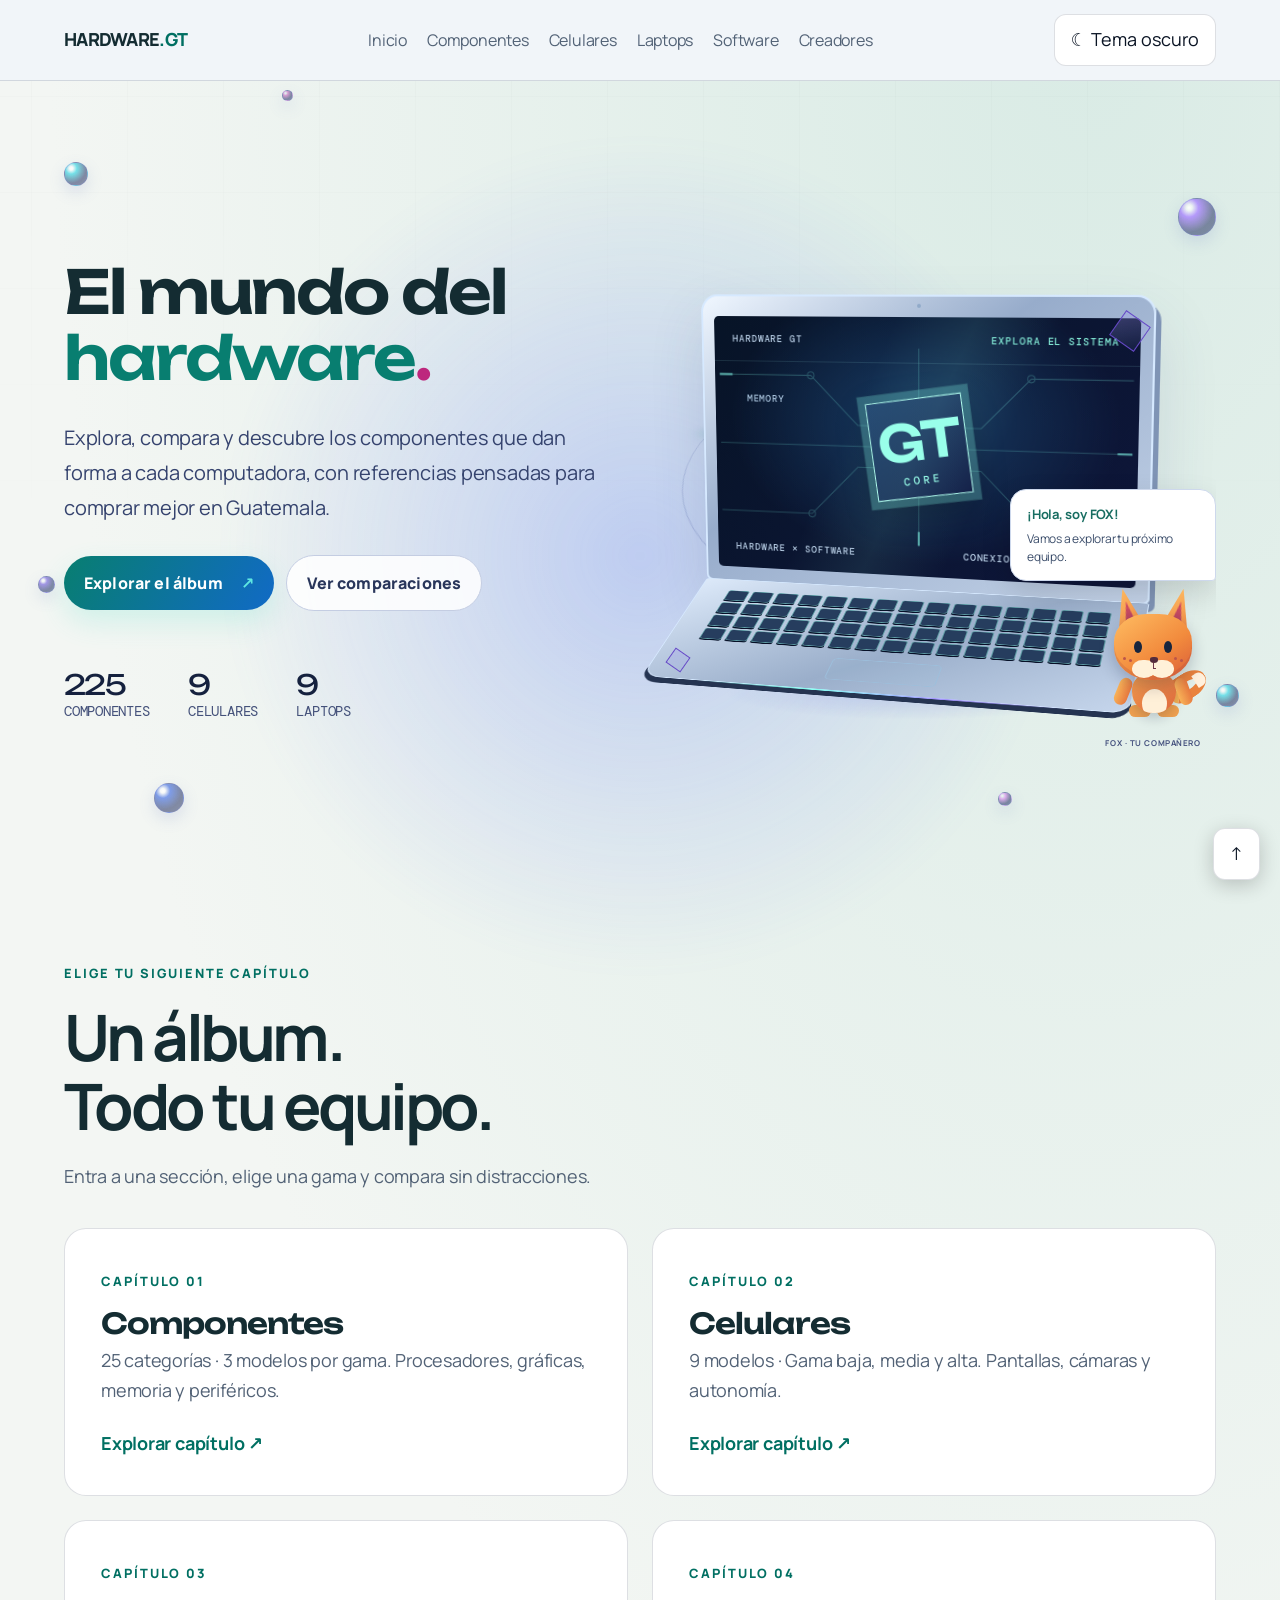
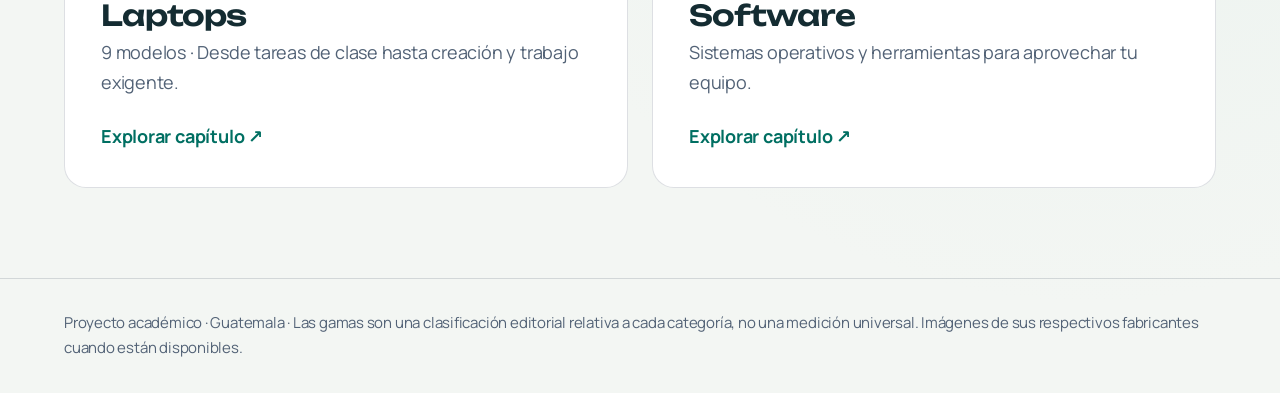
==== album.html @ 9ea4de28 "Completa el álbum y optimiza sus animaciones" ====
<!doctype html>
<html lang="es-GT">
  <head>
    <meta charset="utf-8" />
    <meta name="viewport" content="width=device-width, initial-scale=1" />
    <meta
      name="description"
      content="Álbum digital de componentes de hardware comparados para el mercado guatemalteco."
    />
    <title>Hardware GT — Álbum digital</title>
    <link rel="icon" type="image/svg+xml" href="media/favicon.svg" />
    <link rel="preconnect" href="https://fonts.googleapis.com" />
    <link rel="preconnect" href="https://fonts.gstatic.com" crossorigin />
    <link
      href="https://fonts.googleapis.com/css2?family=DM+Mono:wght@400;500&family=Manrope:wght@400;500;600;700;800&family=Unbounded:wght@400;500;600;700;800&display=swap"
      rel="stylesheet"
    />
    <link rel="stylesheet" href="css/styles.css" />
    <link rel="stylesheet" href="css/page-transition.css" />
    <link rel="stylesheet" href="css/theme-motion.css" />
    <link rel="stylesheet" href="css/software.css" />
    <link rel="stylesheet" href="css/orbital-future.css" />
    <link rel="stylesheet" href="css/holographic-computer.css" />
    <link rel="stylesheet" href="css/floating-companion.css" />
    <link rel="stylesheet" href="css/fox-7.css" />
    <link rel="stylesheet" href="css/creator-portraits.css" />
    <link rel="stylesheet" href="css/album-experience.css" />
    <link rel="stylesheet" href="css/album-book.css" />
    <link rel="stylesheet" href="css/catalog-structure.css" />
  <link rel="stylesheet" href="css/site.css">
</head>
  <body>
    <!-- THESIS: Hardware GT is an orbital atlas, not a conventional product grid. OWN-WORLD: Deep cosmic blue, ultraviolet, ice light and animated luminous spheres form a navigable instrument field. STORY: Visitors move from an immersive computer scene into clear, comparable hardware choices. FIRST VIEWPORT: A full-height laptop signal sits inside an orbital chamber; the title and exploration action follow beneath it. FORM: User-pinned Orbital Atlas direction, seed 662001a4. FINISH: unreviewed and undocumented is unfinished; this build ends with the finish review, the verdict, DESIGN.md, and every shipping raster carrying its provenance. -->
    <div class="orbital-field" aria-hidden="true">
      <span class="scroll-orb"><i></i></span>
      <span class="scroll-orb"><i></i></span>
      <span class="scroll-orb"><i></i></span>
      <span class="scroll-orb"><i></i></span>
      <span class="scroll-orb"><i></i></span>
      <span class="scroll-orb"><i></i></span>
      <span class="scroll-orb"><i></i></span>
      <span class="scroll-orb"><i></i></span>
    </div>
    <div class="reading-progress" id="reading-progress"></div>
    <a class="skip-link" href="#contenido">Saltar al contenido</a>
<header class="page-nav">
  <a class="page-brand" href="album.html">HARDWARE<span>.GT</span></a>
  <nav aria-label="Navegación principal">
    <a href="album.html">Inicio</a>
    <a href="componentes.html">Componentes</a>
    <a href="celulares.html">Celulares</a>
    <a href="laptops.html">Laptops</a>
    <a href="software.html">Software</a>
    <a href="acerca.html">Creadores</a>
  </nav>
  <button id="page-theme" type="button" aria-label="Cambiar tema" aria-pressed="false">Tema claro</button>
</header>
    <main id="inicio">
      <section class="hero section-shell">
        <div class="hero-copy reveal">
          <p class="eyebrow">Álbum digital de componentes · GTQ</p>
          <h1>
            El mundo del<br /><em>hardware</em><span class="hero-dot">.</span>
          </h1>
          <p class="hero-lede">
            Explora, compara y descubre los componentes que dan forma a cada
            computadora, con referencias pensadas para comprar mejor en
            Guatemala.
          </p>
          <div class="hero-actions">
            <a class="button button-primary" href="#contenido"
              >Explorar el álbum <span>↗</span></a
            ><a class="button button-quiet" href="componentes.html"
              >Ver comparaciones</a
            >
          </div>
          <div class="hero-meta">
            <span><strong>225</strong> componentes</span
            ><span><strong>9</strong> celulares</span
            ><span><strong>9</strong> laptops</span>
          </div>
        </div>
        <div
          class="hero-visual reveal reveal-delay"
          aria-label="Composición visual de componentes de computadora"
        >
          <div
            class="holo-scene"
            role="img"
            aria-label="Computadora holográfica tridimensional con circuitos de luz y órbitas en movimiento"
          >
            <div class="holo-halo halo-outer"></div>
            <div class="holo-halo halo-inner"></div>
            <div class="holo-floor"></div>
            <div class="holo-float">
              <div class="holo-laptop">
                <div class="holo-lid">
                  <div class="holo-camera"></div>
                  <div class="holo-screen">
                    <div class="holo-screen-top">
                      <span>HARDWARE GT</span
                      ><span class="holo-live">EXPLORA EL SISTEMA</span>
                    </div>
                    <div class="holo-circuit">
                      <svg viewBox="0 0 600 280" aria-hidden="true">
                        <g
                          class="circuit-traces"
                          fill="none"
                          stroke="currentColor"
                          stroke-width="1.5"
                        >
                          <path
                            d="M0 40H140L210 110H260 M0 140H260 M0 240H140L210 170H260 M600 40H460L390 110H340 M600 140H340 M600 240H460L390 170H340 M300 0V100 M300 280V180"
                          />
                          <circle cx="140" cy="40" r="5" />
                          <circle cx="140" cy="240" r="5" />
                          <circle cx="460" cy="40" r="5" />
                          <circle cx="460" cy="240" r="5" />
                        </g>
                        <g
                          class="circuit-flow"
                          fill="none"
                          stroke="currentColor"
                          stroke-width="3"
                        >
                          <path
                            d="M0 40H140L210 110H260 M600 240H460L390 170H340 M300 280V180 M600 140H340"
                          />
                        </g>
                      </svg>
                      <div class="holo-processor">
                        <span>GT</span><small>CORE</small>
                      </div>
                      <span class="holo-node node-memory">MEMORY</span>
                      <span class="holo-node node-graphics">GRAPHICS</span>
                    </div>
                    <div class="holo-screen-bottom">
                      <span>HARDWARE × SOFTWARE</span
                      ><span>CONEXIONES SIN LÍMITES</span>
                    </div>
                  </div>
                </div>
                <div class="holo-base">
                  <div class="holo-keyboard">
                    <i></i><i></i><i></i><i></i><i></i><i></i><i></i><i></i
                    ><i></i><i></i><i></i><i></i><i></i><i></i><i></i><i></i
                    ><i></i><i></i><i></i><i></i><i></i><i></i><i></i><i></i
                    ><i></i><i></i><i></i><i></i><i></i><i></i><i></i><i></i
                    ><i></i><i></i><i></i><i></i><i></i><i></i><i></i><i></i
                    ><i></i><i></i><i></i><i></i><i></i><i></i><i></i><i></i
                    ><i></i><i></i><i></i><i></i><i></i><i></i><i></i><i></i
                    ><i></i><i></i><i></i><i></i>
                  </div>
                  <div class="holo-trackpad"></div>
                  <div class="holo-edge"></div>
                </div>
              </div>
            </div>
            <div class="holo-satellite satellite-one"></div>
            <div class="holo-satellite satellite-two"></div>
            <div class="companion is-greeting" id="companion">
              <div class="companion-message" id="companion-message">
                <strong>¡Hola, soy FOX!</strong>
                <span>Vamos a explorar tu próximo equipo.</span>
              </div>
              <button
                class="companion-button"
                id="companion-button"
                type="button"
                aria-label="Saludar a FOX"
              >
                <span class="fox-character" aria-hidden="true">
                  <span class="fox-tail"></span>
                  <span class="fox-ear fox-ear-left"><i></i></span>
                  <span class="fox-ear fox-ear-right"><i></i></span>
                  <span class="fox-head">
                    <i class="fox-eye fox-eye-left"></i>
                    <i class="fox-eye fox-eye-right"></i>
                    <span class="fox-muzzle"
                      ><i class="fox-nose"></i><i class="fox-mouth"></i
                    ></span>
                    <i class="fox-freckle fox-freckle-left"></i>
                    <i class="fox-freckle fox-freckle-right"></i>
                  </span>
                  <span class="fox-body"
                    ><i class="fox-belly"></i></span
                  >
                  <span class="fox-paw fox-paw-left"></span>
                  <span class="fox-paw fox-paw-right"></span>
                  <span class="fox-foot fox-foot-left"></span>
                  <span class="fox-foot fox-foot-right"></span>
                </span>
              </button>
              <span class="companion-name" aria-hidden="true"
                >FOX · TU COMPAÑERO</span
              >
            </div>
          </div>
        </div>
      </section>

<section class="page-main" id="contenido"><div class="page-intro"><span class="kicker">Elige tu siguiente capítulo</span><h1>Un álbum.<br>Todo tu equipo.</h1><p>Entra a una sección, elige una gama y compara sin distracciones.</p></div><div class="chapter-grid"><a class="chapter-card" href="componentes.html"><span class="kicker">Capítulo 01</span><h2>Componentes</h2><p>25 categorías · 3 modelos por gama. Procesadores, gráficas, memoria y periféricos.</p><b>Explorar capítulo ↗</b></a>
<a class="chapter-card" href="celulares.html"><span class="kicker">Capítulo 02</span><h2>Celulares</h2><p>9 modelos · Gama baja, media y alta. Pantallas, cámaras y autonomía.</p><b>Explorar capítulo ↗</b></a>
<a class="chapter-card" href="laptops.html"><span class="kicker">Capítulo 03</span><h2>Laptops</h2><p>9 modelos · Desde tareas de clase hasta creación y trabajo exigente.</p><b>Explorar capítulo ↗</b></a>
<a class="chapter-card" href="software.html"><span class="kicker">Capítulo 04</span><h2>Software</h2><p>Sistemas operativos y herramientas para aprovechar tu equipo.</p><b>Explorar capítulo ↗</b></a></div></section>
    </main>
    <footer class="page-footer">Proyecto académico · Guatemala · Las gamas son una clasificación editorial relativa a cada categoría, no una medición universal. Imágenes de sus respectivos fabricantes cuando están disponibles.</footer><button class="page-top" id="page-top" type="button" aria-label="Volver arriba">↑</button>
<script src="js/site.js"></script>
<script src="js/floating-companion.js"></script>
  </body>
</html>
---- css/styles.css ----
:root {
  --bg: #060811;
  --surface: #0d1220;
  --surface-2: #121a2b;
  --line: rgba(255, 255, 255, 0.1);
  --text: #f2f5f8;
  --muted: #8d98a9;
  --blue: #4d8dff;
  --cyan: #25d5d1;
  --violet: #9d7cff;
  --green: #76e6a4;
  --max: 1240px;
  --sans: "Manrope", Arial, sans-serif;
  --mono: "DM Mono", monospace;
}
* {
  box-sizing: border-box;
}
html {
  scroll-behavior: smooth;
}
body {
  margin: 0;
  background: var(--bg);
  color: var(--text);
  font-family: var(--sans);
  line-height: 1.55;
  overflow-x: hidden;
}
body:before {
  content: "";
  position: fixed;
  inset: 0;
  pointer-events: none;
  opacity: 0.22;
  background-image:
    linear-gradient(rgba(255, 255, 255, 0.035) 1px, transparent 1px),
    linear-gradient(90deg, rgba(255, 255, 255, 0.035) 1px, transparent 1px);
  background-size: 72px 72px;
  mask-image: linear-gradient(to bottom, black, transparent 85%);
  z-index: -1;
}
.reading-progress {
  position: fixed;
  top: 0;
  left: 0;
  height: 3px;
  background: linear-gradient(90deg, var(--cyan), var(--blue), var(--violet));
  z-index: 20;
  width: 0;
}
.site-header {
  height: 76px;
  display: flex;
  align-items: center;
  gap: 42px;
  padding: 0 4vw;
  border-bottom: 1px solid var(--line);
  background: rgba(6, 8, 17, 0.75);
  backdrop-filter: blur(18px);
  position: sticky;
  top: 0;
  z-index: 10;
}
.brand {
  align-items: center;
  color: var(--text);
  display: flex;
  gap: 10px;
  text-decoration: none;
  font-weight: 800;
  font-size: 14px;
  letter-spacing: 0.13em;
}
.brand-mark {
  display: grid;
  place-items: center;
  width: 30px;
  height: 30px;
  border-radius: 50%;
  border: 1px solid var(--cyan);
  color: var(--cyan);
  font-family: var(--mono);
  font-size: 10px;
  letter-spacing: -0.08em;
}
.brand-accent {
  color: var(--cyan);
}
.desktop-nav {
  display: flex;
  gap: 27px;
  margin-left: auto;
}
.desktop-nav a,
.mobile-nav a {
  color: var(--muted);
  font-size: 12px;
  text-decoration: none;
  transition: color 0.2s;
}
.desktop-nav a:hover,
.mobile-nav a:hover {
  color: var(--text);
}
.edition-pill {
  border: 1px solid var(--line);
  border-radius: 99px;
  color: var(--muted);
  font-family: var(--mono);
  font-size: 10px;
  padding: 8px 12px;
}
.status-dot {
  display: inline-block;
  width: 6px;
  height: 6px;
  border-radius: 50%;
  background: var(--green);
  box-shadow: 0 0 12px var(--green);
  margin-right: 6px;
}
.menu-toggle,
.mobile-nav {
  display: none;
}
.section-shell {
  max-width: var(--max);
  margin: auto;
  padding-left: 4vw;
  padding-right: 4vw;
}
.hero {
  min-height: calc(100vh - 76px);
  display: grid;
  grid-template-columns: 1fr 1fr;
  align-items: center;
  gap: 30px;
  padding-top: 70px;
  padding-bottom: 75px;
  position: relative;
}
.hero:after {
  content: "";
  position: absolute;
  width: 600px;
  height: 600px;
  background: radial-gradient(circle, rgba(45, 93, 205, 0.24), transparent 67%);
  right: -160px;
  top: 5%;
  z-index: -1;
}
.eyebrow {
  color: var(--cyan);
  font: 11px var(--mono);
  letter-spacing: 0.13em;
  text-transform: uppercase;
  margin: 0 0 21px;
}
.hero h1,
h2 {
  font-size: clamp(3.5rem, 7.5vw, 7.8rem);
  line-height: 0.92;
  letter-spacing: -0.065em;
  margin: 0;
  font-weight: 700;
}
.hero h1 em,
h2 em {
  font-style: normal;
  color: var(--cyan);
}
.hero-dot {
  color: var(--violet);
}
.hero-lede {
  max-width: 510px;
  color: var(--muted);
  font-size: 16px;
  margin: 29px 0 30px;
}
.hero-actions {
  display: flex;
  gap: 12px;
  align-items: center;
}
.button {
  border: 1px solid var(--line);
  border-radius: 4px;
  padding: 13px 17px;
  text-decoration: none;
  font-size: 12px;
  font-weight: 700;
  transition:
    transform 0.2s,
    border-color 0.2s,
    background 0.2s;
}
.button:hover {
  transform: translateY(-2px);
}
.button-primary {
  background: var(--text);
  color: var(--bg);
  border-color: var(--text);
}
.button-primary span {
  color: #3871e8;
  margin-left: 15px;
}
.button-quiet {
  color: var(--text);
  background: transparent;
}
.button-quiet:hover {
  border-color: var(--cyan);
}
.hero-meta {
  display: flex;
  gap: 25px;
  margin-top: 68px;
  color: var(--muted);
  font: 10px var(--mono);
  text-transform: uppercase;
}
.hero-meta strong {
  display: block;
  color: var(--text);
  font: 23px var(--sans);
  letter-spacing: -0.04em;
  text-transform: none;
}
.hero-visual {
  height: 530px;
  position: relative;
  display: grid;
  place-items: center;
}
.hero-chip {
  height: 280px;
  width: 280px;
  border-radius: 50%;
  position: relative;
  display: grid;
  place-items: center;
  background: radial-gradient(
    circle at 35% 25%,
    #45577d,
    #101827 45%,
    #090c15 72%
  );
  border: 1px solid rgba(120, 170, 255, 0.5);
  box-shadow:
    0 0 0 16px rgba(65, 117, 214, 0.06),
    0 0 80px rgba(33, 113, 255, 0.25),
    inset 0 0 50px rgba(0, 0, 0, 0.8);
  transform: rotate(-12deg);
}
.hero-chip:before,
.hero-chip:after {
  content: "";
  position: absolute;
  inset: 20px;
  border: 1px solid rgba(112, 191, 255, 0.27);
  border-radius: inherit;
}
.hero-chip:after {
  inset: 36px;
  border-color: rgba(157, 124, 255, 0.32);
}
.chip-line {
  height: 102px;
  width: 102px;
  border: 1px solid var(--cyan);
  background: linear-gradient(
    135deg,
    rgba(37, 213, 209, 0.38),
    rgba(68, 84, 180, 0.1)
  );
  box-shadow: 0 0 30px rgba(37, 213, 209, 0.35);
  transform: rotate(45deg);
  position: absolute;
}
.chip-label,
.chip-code {
  position: absolute;
  font: 9px var(--mono);
  z-index: 1;
  color: #d9e6f6;
  letter-spacing: 0.12em;
}
.chip-label {
  top: 82px;
  left: 83px;
}
.chip-code {
  bottom: 62px;
  right: 68px;
  color: var(--cyan);
  transform: rotate(0);
}
.orbit {
  position: absolute;
  border: 1px solid rgba(75, 141, 255, 0.4);
  border-radius: 50%;
  transform: rotate(-25deg);
}
.orbit-one {
  width: 480px;
  height: 170px;
}
.orbit-two {
  width: 360px;
  height: 440px;
  transform: rotate(30deg);
  border-color: rgba(157, 124, 255, 0.28);
}
.floating-tag {
  position: absolute;
  border: 1px solid var(--line);
  background: rgba(13, 18, 32, 0.85);
  padding: 10px 12px;
  color: var(--muted);
  font: 9px var(--mono);
  letter-spacing: 0.05em;
  box-shadow: 0 10px 30px rgba(0, 0, 0, 0.3);
}
.floating-tag b {
  color: var(--text);
  font-weight: 500;
  display: block;
  margin-top: 4px;
}
.tag-gpu {
  top: 20%;
  right: 3%;
}
.tag-cpu {
  bottom: 17%;
  left: 8%;
}
.tag-ssd {
  bottom: 12%;
  right: 16%;
}
.hero-cross {
  position: absolute;
  color: var(--cyan);
  font-size: 25px;
  font-weight: 200;
}
.cross-a {
  top: 13%;
  left: 15%;
}
.cross-b {
  bottom: 22%;
  right: 2%;
}
.index-section {
  padding-top: 106px;
  padding-bottom: 100px;
}
.section-heading,
.catalog-top {
  display: flex;
  justify-content: space-between;
  align-items: end;
  gap: 40px;
}
.section-heading h2,
.catalog-top h2 {
  font-size: clamp(3rem, 6vw, 6.5rem);
}
.section-note {
  color: var(--muted);
  max-width: 240px;
  font-size: 13px;
  margin: 0 0 5px;
}
.category-rail {
  display: grid;
  grid-template-columns: repeat(6, 1fr);
  border-top: 1px solid var(--line);
  margin-top: 72px;
}
.category-link {
  min-height: 145px;
  padding: 18px 14px 12px 0;
  border-bottom: 1px solid var(--line);
  border-right: 1px solid var(--line);
  text-decoration: none;
  color: var(--text);
  transition: background 0.2s;
  padding-left: 12px;
}
.category-link:hover {
  background: rgba(77, 141, 255, 0.08);
}
.category-link span {
  display: block;
  color: var(--cyan);
  font: 11px var(--mono);
  margin-bottom: 32px;
}
.category-link strong {
  display: block;
  font-size: 13px;
}
.category-link small {
  display: block;
  color: var(--muted);
  font-size: 11px;
  margin-top: 5px;
}
.catalog-section {
  padding-top: 78px;
  padding-bottom: 112px;
}
.catalog-tools {
  width: min(100%, 460px);
}
.search-box {
  height: 43px;
  border: 1px solid var(--line);
  display: flex;
  align-items: center;
  padding: 0 13px;
  color: var(--cyan);
  gap: 10px;
}
.search-box input {
  flex: 1;
  background: none;
  border: 0;
  outline: 0;
  color: var(--text);
  font: 12px var(--sans);
}
.search-box input::placeholder {
  color: #667284;
}
.filter-row {
  display: flex;
  flex-wrap: wrap;
  gap: 7px;
  margin-top: 13px;
}
.filter-btn {
  background: none;
  border: 1px solid var(--line);
  color: var(--muted);
  padding: 7px 10px;
  border-radius: 99px;
  font: 10px var(--mono);
  cursor: pointer;
}
.filter-btn.active,
.filter-btn:hover {
  background: var(--text);
  border-color: var(--text);
  color: var(--bg);
}
.catalog-status {
  display: flex;
  justify-content: space-between;
  color: var(--muted);
  font: 10px var(--mono);
  border-bottom: 1px solid var(--line);
  padding: 45px 0 13px;
  text-transform: uppercase;
}
.component-list {
  display: flex;
  flex-direction: column;
}
.component-section {
  padding: 70px 0 0;
  scroll-margin-top: 90px;
}
.component-header {
  display: flex;
  justify-content: space-between;
  align-items: start;
  margin-bottom: 35px;
}
.component-title {
  display: flex;
  gap: 22px;
  align-items: start;
}
.component-number {
  font: 14px var(--mono);
  color: var(--cyan);
  padding-top: 10px;
}
.component-title h3 {
  font-size: clamp(2rem, 3.5vw, 4rem);
  letter-spacing: -0.06em;
  line-height: 1;
  margin: 0;
}
.component-title p {
  font-size: 12px;
  color: var(--muted);
  margin: 10px 0 0;
}
.component-flag {
  font: 10px var(--mono);
  color: var(--green);
  border: 1px solid rgba(118, 230, 164, 0.4);
  padding: 8px 10px;
}
.product-grid {
  display: grid;
  grid-template-columns: 1fr 1fr;
  gap: 15px;
  position: relative;
}
.product-card {
  display: grid;
  grid-template-columns: 34% 1fr;
  min-height: 285px;
  background: var(--surface);
  border: 1px solid var(--line);
  border-radius: 8px;
  overflow: hidden;
  transition:
    transform 0.3s,
    border-color 0.3s,
    box-shadow 0.3s;
}
.product-card:hover {
  transform: translateY(-5px);
  border-color: rgba(77, 141, 255, 0.55);
  box-shadow: 0 18px 40px rgba(0, 0, 0, 0.28);
}
.product-image {
  min-height: 100%;
  background:
    radial-gradient(circle at center, rgba(57, 111, 214, 0.3), transparent 66%),
    #0a0e18;
  display: grid;
  place-items: center;
  overflow: hidden;
}
.product-image img {
  width: 100%;
  height: 100%;
  min-height: 285px;
  object-fit: cover;
  opacity: 0.88;
  transition: transform 0.4s;
}
.product-card:hover img {
  transform: scale(1.06);
}
.product-content {
  padding: 22px;
}
.product-brand {
  font: 10px var(--mono);
  color: var(--cyan);
  text-transform: uppercase;
}
.product-content h4 {
  font-size: 19px;
  line-height: 1.15;
  letter-spacing: -0.04em;
  margin: 8px 0 11px;
}
.product-price {
  font-size: 18px;
  font-weight: 700;
}
.product-price small {
  font: 9px var(--mono);
  display: block;
  color: var(--muted);
  font-weight: 400;
  margin-top: 2px;
}
.product-shop {
  color: var(--muted);
  font-size: 11px;
  margin: 15px 0;
}
.product-shop b {
  color: var(--text);
  font-weight: 600;
}
.spec-list {
  display: grid;
  grid-template-columns: 1fr 1fr;
  gap: 6px 12px;
  border-top: 1px solid var(--line);
  padding-top: 13px;
}
.spec-list div {
  font: 10px var(--mono);
  color: var(--muted);
}
.spec-list b {
  display: block;
  color: var(--text);
  font: 11px var(--sans);
  margin-top: 2px;
}
.comparison {
  grid-column: 1/-1;
  display: grid;
  grid-template-columns: 1fr 1fr 1fr;
  gap: 18px;
  align-items: center;
  border: 1px solid var(--line);
  padding: 20px;
  background: rgba(13, 18, 32, 0.65);
  margin-top: -1px;
}
.comparison h4 {
  font-size: 12px;
  margin: 0 0 12px;
}
.compare-bars {
  display: grid;
  gap: 9px;
}
.bar-line {
  font: 9px var(--mono);
  color: var(--muted);
}
.bar {
  height: 5px;
  background: #222b3d;
  margin-top: 4px;
}
.bar i {
  display: block;
  height: 100%;
  background: linear-gradient(90deg, var(--blue), var(--cyan));
}
.reco {
  border-left: 1px solid rgba(118, 230, 164, 0.45);
  padding-left: 18px;
}
.reco small {
  color: var(--green);
  font: 10px var(--mono);
  text-transform: uppercase;
}
.reco strong {
  display: block;
  font-size: 15px;
  margin: 7px 0;
}
.reco p {
  color: var(--muted);
  font-size: 11px;
  margin: 0;
}
.source-link {
  color: var(--cyan);
  font: 10px var(--mono);
  text-decoration: none;
  display: inline-block;
  margin-top: 12px;
}
.empty-state {
  padding: 60px 0;
  color: var(--muted);
  font-size: 14px;
}
.guatemala-section {
  padding-top: 115px;
  padding-bottom: 120px;
  border-top: 1px solid var(--line);
  display: grid;
  grid-template-columns: 0.8fr 1.2fr;
  gap: 80px;
}
.guatemala-intro h2,
.featured-section h2,
.lesson-card h2,
.creators-section h2 {
  font-size: clamp(3rem, 5.5vw, 6rem);
}
.guatemala-intro > p:last-child {
  color: var(--muted);
  font-size: 14px;
  max-width: 330px;
  margin-top: 28px;
}
.store-grid {
  display: grid;
  gap: 12px;
}
.store-card {
  border-top: 1px solid var(--line);
  padding: 22px 0;
  display: grid;
  grid-template-columns: 45px 1fr 1fr;
  align-items: start;
  gap: 15px;
}
.store-number {
  color: var(--cyan);
  font: 10px var(--mono);
}
.store-card h3 {
  font-size: 23px;
  letter-spacing: -0.04em;
  margin: 0;
}
.store-card p {
  grid-column: 2/3;
  color: var(--muted);
  font-size: 12px;
  margin: 5px 0 0;
}
.store-card div {
  display: flex;
  flex-direction: column;
  align-items: end;
  color: var(--muted);
  font: 10px var(--mono);
  gap: 11px;
}
.store-card a,
.text-link {
  color: var(--text);
  font: 11px var(--mono);
  text-decoration: none;
}
.store-card a:hover,
.text-link:hover {
  color: var(--cyan);
}
.source-note {
  grid-column: 1/-1;
  border-top: 1px solid var(--line);
  padding-top: 18px;
  color: #697487;
  font: 10px var(--mono);
  margin: 25px 0 0;
}
.featured-section {
  padding-top: 30px;
  padding-bottom: 130px;
}
.featured-grid {
  display: grid;
  grid-template-columns: repeat(3, 1fr);
  gap: 14px;
  margin-top: 72px;
}
.featured-card {
  position: relative;
  min-height: 220px;
  border: 1px solid var(--line);
  background: var(--surface);
  padding: 24px;
  overflow: hidden;
}
.featured-card:after {
  content: "";
  position: absolute;
  width: 170px;
  height: 170px;
  right: -50px;
  bottom: -65px;
  border-radius: 50%;
  background: rgba(77, 141, 255, 0.12);
  filter: blur(15px);
}
.featured-card span {
  color: var(--green);
  font: 10px var(--mono);
  text-transform: uppercase;
}
.featured-card h3 {
  font-size: 21px;
  letter-spacing: -0.04em;
  margin: 42px 0 4px;
}
.featured-card p {
  color: var(--muted);
  font-size: 11px;
  margin: 0;
}
.featured-card b {
  position: absolute;
  right: 23px;
  top: 22px;
  font: 10px var(--mono);
  color: var(--cyan);
}
.lesson-section {
  padding-bottom: 120px;
}
.lesson-card {
  display: grid;
  grid-template-columns: 1fr 1fr;
  gap: 70px;
  background: linear-gradient(125deg, #101b2d, #0a101e);
  border: 1px solid var(--line);
  padding: 70px 7%;
  position: relative;
  overflow: hidden;
}
.lesson-card:after {
  content: "";
  position: absolute;
  width: 300px;
  height: 300px;
  right: -90px;
  top: -90px;
  border-radius: 50%;
  background: radial-gradient(circle, rgba(37, 213, 209, 0.2), transparent 65%);
}
.lesson-copy {
  max-width: 450px;
  align-self: end;
}
.lesson-copy p {
  color: var(--muted);
  font-size: 14px;
}
.text-link {
  display: inline-block;
  margin-top: 15px;
}
.creators-section {
  padding-top: 40px;
  padding-bottom: 130px;
  display: grid;
  grid-template-columns: 0.65fr 1.35fr;
  gap: 70px;
}
.creators-heading > p:last-child {
  font-size: 13px;
  color: var(--muted);
  max-width: 220px;
  margin-top: 27px;
}
.creator-grid {
  display: grid;
  grid-template-columns: 1fr 1fr;
  gap: 13px;
  align-items: end;
}
.creator-card {
  min-height: 265px;
  padding: 22px;
  border: 1px solid var(--line);
  background: var(--surface);
  display: flex;
  flex-direction: column;
  justify-content: space-between;
  transition:
    transform 0.3s,
    border-color 0.3s;
}
.creator-card:hover {
  transform: translateY(-5px);
  border-color: rgba(37, 213, 209, 0.6);
}
.creator-avatar {
  width: 86px;
  height: 86px;
  border-radius: 50%;
  display: grid;
  place-items: center;
  border: 1px dashed rgba(37, 213, 209, 0.7);
  color: var(--cyan);
  font: 12px var(--mono);
  background: radial-gradient(
    circle,
    rgba(37, 213, 209, 0.18),
    transparent 70%
  );
}
.creator-info > span {
  font: 9px var(--mono);
  color: var(--cyan);
}
.creator-info h3 {
  font-size: 17px;
  margin: 7px 0 9px;
}
.creator-info p {
  font: 10px var(--mono);
  color: var(--muted);
  margin: 3px 0;
}
.site-footer {
  border-top: 1px solid var(--line);
  padding: 40px 4vw;
  display: flex;
  justify-content: space-between;
  gap: 30px;
  align-items: end;
}
.footer-brand p {
  color: var(--muted);
  font-size: 11px;
  margin: 13px 0 0;
}
.footer-meta {
  display: flex;
  flex-direction: column;
  align-items: end;
  color: #667284;
  font: 10px var(--mono);
  gap: 8px;
}
.to-top {
  position: fixed;
  right: 25px;
  bottom: 25px;
  width: 40px;
  height: 40px;
  border: 1px solid var(--line);
  background: rgba(13, 18, 32, 0.9);
  color: var(--cyan);
  cursor: pointer;
  opacity: 0;
  transform: translateY(10px);
  transition: 0.2s;
  z-index: 5;
}
.to-top.visible {
  opacity: 1;
  transform: none;
}
.reveal {
  opacity: 0;
  transform: translateY(22px);
  transition:
    opacity 0.7s ease,
    transform 0.7s ease;
}
.reveal.is-visible {
  opacity: 1;
  transform: none;
}
.reveal-delay {
  transition-delay: 0.13s;
}
@media (max-width: 850px) {
  .site-header {
    padding: 0 22px;
    gap: 15px;
  }
  .desktop-nav,
  .edition-pill {
    display: none;
  }
  .menu-toggle {
    display: block;
    margin-left: auto;
    background: none;
    border: 0;
    color: var(--text);
    font: 11px var(--mono);
    cursor: pointer;
  }
  .menu-toggle span {
    color: var(--cyan);
    margin-left: 6px;
  }
  .mobile-nav {
    display: none;
    position: fixed;
    top: 76px;
    left: 0;
    right: 0;
    padding: 18px 22px;
    background: rgba(6, 8, 17, 0.96);
    border-bottom: 1px solid var(--line);
    z-index: 9;
  }
  .mobile-nav.open {
    display: flex;
    flex-direction: column;
    gap: 16px;
  }
  .section-shell {
    padding-left: 22px;
    padding-right: 22px;
  }
  .hero {
    grid-template-columns: 1fr;
    min-height: 0;
    padding-top: 80px;
  }
  .hero h1 {
    font-size: clamp(3.4rem, 16vw, 6.2rem);
  }
  .hero-visual {
    height: 410px;
    order: -1;
  }
  .hero-chip {
    width: 210px;
    height: 210px;
  }
  .orbit-one {
    width: 340px;
    height: 125px;
  }
  .orbit-two {
    height: 320px;
    width: 250px;
  }
  .chip-line {
    height: 75px;
    width: 75px;
  }
  .chip-label {
    top: 67px;
    left: 60px;
  }
  .chip-code {
    bottom: 45px;
    right: 48px;
  }
  .floating-tag {
    font-size: 8px;
  }
  .tag-gpu {
    top: 15%;
    right: 0;
  }
  .tag-cpu {
    bottom: 13%;
    left: 0;
  }
  .tag-ssd {
    bottom: 4%;
    right: 8%;
  }
  .hero-meta {
    margin-top: 46px;
    gap: 18px;
  }
  .index-section {
    padding-top: 70px;
  }
  .section-heading,
  .catalog-top {
    display: block;
  }
  .section-note {
    margin-top: 24px;
  }
  .category-rail {
    grid-template-columns: repeat(2, 1fr);
    margin-top: 45px;
  }
  .category-link {
    min-height: 115px;
  }
  .category-link span {
    margin-bottom: 20px;
  }
  .catalog-section {
    padding-top: 40px;
  }
  .catalog-tools {
    width: 100%;
    margin-top: 32px;
  }
  .catalog-status {
    padding-top: 35px;
  }
  .component-header {
    display: block;
  }
  .component-flag {
    display: inline-block;
    margin-top: 20px;
  }
  .product-grid {
    grid-template-columns: 1fr;
  }
  .product-card {
    grid-template-columns: 36% 1fr;
  }
  .comparison {
    grid-template-columns: 1fr;
  }
  .comparison .reco {
    border-left: 0;
    border-top: 1px solid rgba(118, 230, 164, 0.45);
    padding: 16px 0 0;
  }
  .guatemala-section,
  .creators-section {
    grid-template-columns: 1fr;
    gap: 45px;
  }
  .store-card {
    grid-template-columns: 35px 1fr;
  }
  .store-card div {
    grid-column: 2;
    align-items: start;
    margin-top: 9px;
  }
  .featured-grid {
    grid-template-columns: 1fr 1fr;
    margin-top: 45px;
  }
  .lesson-card {
    grid-template-columns: 1fr;
    padding: 45px 28px;
    gap: 35px;
  }
  .creator-grid {
    grid-template-columns: 1fr 1fr;
  }
  .site-footer {
    display: block;
  }
  .footer-meta {
    align-items: start;
    margin-top: 25px;
  }
}
@media (max-width: 520px) {
  .product-card {
    grid-template-columns: 1fr;
  }
  .product-image {
    min-height: 180px;
  }
  .product-image img {
    min-height: 180px;
    max-height: 220px;
  }
  .featured-grid {
    grid-template-columns: 1fr;
  }
  .creator-grid {
    grid-template-columns: 1fr;
  }
  .hero-actions {
    align-items: stretch;
    flex-direction: column;
  }
  .hero-actions .button {
    text-align: center;
  }
  .catalog-status {
    font-size: 9px;
  }
  .catalog-status span:last-child {
    display: none;
  }
}
@media (prefers-reduced-motion: reduce) {
  html {
    scroll-behavior: auto;
  }
  .reveal {
    opacity: 1;
    transform: none;
    transition: none;
  }
  .product-card,
  .creator-card,
  .button {
    transition: none;
  }
}
---- css/page-transition.css ----
/* The browser holds the old document until the destination can be painted. */
@view-transition {
  navigation: auto;
}

::view-transition-group(root) {
  animation-duration: 650ms;
}

::view-transition-old(root) {
  animation: album-depart 650ms cubic-bezier(.22, 1, .36, 1) both;
  mix-blend-mode: normal;
}

::view-transition-new(root) {
  animation: album-arrive 650ms cubic-bezier(.22, 1, .36, 1) both;
  mix-blend-mode: normal;
}

@keyframes album-depart {
  from {
    opacity: 1;
    transform: perspective(1400px) rotateY(0) scale(1);
  }
  to {
    opacity: 0;
    transform: perspective(1400px) rotateY(-8deg) scale(1.06);
  }
}

@keyframes album-arrive {
  from {
    opacity: 0;
    transform: translateY(16px) scale(.985);
  }
  to {
    opacity: 1;
    transform: translateY(0) scale(1);
  }
}

@media (prefers-reduced-motion: reduce) {
  @view-transition {
    navigation: none;
  }
  ::view-transition-old(root),
  ::view-transition-new(root) {
    animation: none;
  }
}
---- css/theme-motion.css ----
.theme-switch {
  display: flex;
  align-items: center;
  gap: 8px;
  background: none;
  border: 0;
  color: var(--muted);
  font: 10px var(--mono);
  cursor: pointer;
  padding: 4px 0;
  white-space: nowrap;
}
.switch-track {
  width: 36px;
  height: 20px;
  border: 1px solid var(--line);
  border-radius: 99px;
  padding: 2px;
  display: flex;
  align-items: center;
  transition:
    background 0.3s,
    border-color 0.3s;
}
.switch-knob {
  width: 14px;
  height: 14px;
  border-radius: 50%;
  background: var(--cyan);
  box-shadow: 0 0 12px rgba(37, 213, 209, 0.65);
  transition:
    transform 0.3s,
    background 0.3s;
}
.theme-switch[aria-pressed="true"] .switch-track {
  background: var(--text);
  border-color: var(--text);
}
.theme-switch[aria-pressed="true"] .switch-knob {
  transform: translateX(16px);
  background: var(--blue);
  box-shadow: none;
}
.theme-switch:focus-visible,
.menu-toggle:focus-visible,
.to-top:focus-visible,
.filter-btn:focus-visible {
  outline: 2px solid var(--cyan);
  outline-offset: 4px;
}
.hero-chip {
  animation: chip-float 7s ease-in-out infinite;
  transform: translate(var(--pointer-x, 0), var(--pointer-y, 0)) rotate(-12deg);
}
.orbit-one {
  animation: orbit-breathe 9s ease-in-out infinite;
}
.orbit-two {
  animation: orbit-breathe 12s ease-in-out infinite reverse;
}
.floating-tag {
  animation: tag-float 6s ease-in-out infinite;
}
.tag-cpu {
  animation-delay: -2s;
}
.tag-ssd {
  animation-delay: -4s;
}
@keyframes chip-float {
  0%,
  100% {
    margin-top: 0;
  }
  50% {
    margin-top: -13px;
  }
}
@keyframes orbit-breathe {
  0%,
  100% {
    opacity: 0.45;
    scale: 1;
  }
  50% {
    opacity: 0.8;
    scale: 1.035;
  }
}
@keyframes tag-float {
  0%,
  100% {
    translate: 0 0;
  }
  50% {
    translate: 0 -6px;
  }
}
body.light-theme {
  --bg: #f2f5f8;
  --surface: #fff;
  --surface-2: #e8eef5;
  --line: rgba(15, 31, 57, 0.14);
  --text: #0a1424;
  --muted: #526276;
  --blue: #2467db;
  --cyan: #007e91;
  --violet: #6648c4;
  --green: #147a48;
}
body.light-theme {
  background:
    radial-gradient(
      circle at 78% 7%,
      rgba(37, 157, 190, 0.13),
      transparent 27%
    ),
    var(--bg);
}
body.light-theme .site-header {
  background: rgba(242, 245, 248, 0.78);
}
body.light-theme .hero-chip {
  background: radial-gradient(
    circle at 35% 25%,
    #dceafe,
    #b5c8e2 45%,
    #f4f7fb 72%
  );
  box-shadow:
    0 0 0 16px rgba(65, 117, 214, 0.08),
    0 0 80px rgba(33, 113, 255, 0.14),
    inset 0 0 50px rgba(20, 50, 100, 0.16);
}
body.light-theme .chip-label {
  color: #243853;
}
body.light-theme .floating-tag {
  background: rgba(255, 255, 255, 0.85);
}
body.light-theme .lesson-card {
  background: linear-gradient(125deg, #dbe9f8, #eef4fb);
}
body.light-theme .bar {
  background: #d5dfeb;
}
body.light-theme .mobile-nav {
  background: rgba(242, 245, 248, 0.97);
}
body.light-theme .product-image {
  background:
    radial-gradient(
      circle at center,
      rgba(57, 111, 214, 0.16),
      transparent 66%
    ),
    #edf2f8;
}
@media (max-width: 850px) {
  .theme-switch {
    margin-left: 8px;
  }
  .theme-switch .switch-label {
    display: none;
  }
}
@media (prefers-reduced-motion: reduce) {
  .hero-chip,
  .orbit-one,
  .orbit-two,
  .floating-tag {
    animation: none;
  }
}

/* Desplazamiento narrativo de la portada: la escena se retira mientras comienza el álbum. */
.hero-chip {
  translate: 0 calc(var(--scene-progress, 0) * -72px);
}
.orbit-one {
  translate: calc(var(--scene-progress, 0) * 26px) 0;
}
.orbit-two {
  translate: calc(var(--scene-progress, 0) * -20px) 0;
}
@media (prefers-reduced-motion: reduce) {
  .hero-chip,
  .orbit-one,
  .orbit-two {
    translate: none;
  }
}

.laptop-stage {
  width: min(100%, 760px);
  aspect-ratio: 16 / 11;
  position: relative;
  overflow: hidden;
  background: transparent;
  transform: translate(var(--pointer-x, 0), var(--pointer-y, 0));
  transition:
    transform 0.35s ease,
    box-shadow 0.35s ease;
  z-index: 1;
}
.laptop-video {
  width: 100%;
  height: 100%;
  display: block;
  object-fit: cover;
  object-position: center;
  opacity: 0.96;
  mix-blend-mode: screen;
}
@media (max-width: 850px) {
  .laptop-stage {
    width: min(100%, 620px);
  }
}
@media (prefers-reduced-motion: reduce) {
  .laptop-stage {
    transform: none;
    transition: none;
  }
}

/* La computadora queda sola arriba; el contenido editorial baja debajo de la escena. */
.hero {
  display: flex;
  flex-direction: column;
  align-items: center;
  text-align: center;
}
.hero-visual {
  order: -1;
  width: min(100%, 900px);
  height: auto;
  min-height: 0;
  margin-bottom: 10px;
}
.hero-copy {
  max-width: 760px;
}
.hero-lede {
  margin-left: auto;
  margin-right: auto;
}
.hero-actions,
.hero-meta {
  justify-content: center;
}
.hero-visual .floating-tag,
.hero-visual .hero-cross {
  display: none;
}
.laptop-video {
  mix-blend-mode: normal;
  opacity: 1;
  -webkit-mask-image: radial-gradient(
    ellipse at center,
    #000 52%,
    transparent 96%
  );
  mask-image: radial-gradient(ellipse at center, #000 52%, transparent 96%);
}
@media (max-width: 850px) {
  .hero {
    padding-top: 34px;
  }
  .hero-visual {
    margin-bottom: 0;
  }
}

/* Escena fullscreen: el video domina el primer viewport y el texto entra después. */
.hero {
  min-height: calc(100svh - 76px);
  padding-top: 20px;
  padding-bottom: 90px;
  gap: 0;
}
.hero-visual {
  width: 100%;
  min-height: calc(100svh - 150px);
  margin-left: 0;
  margin-right: 0;
  translate: 0 calc(var(--scene-progress, 0) * -70px);
  scale: calc(1 - var(--scene-progress, 0) * 0.08);
  transition:
    translate 0.12s linear,
    scale 0.12s linear;
}
.laptop-stage {
  width: 100%;
  height: calc(100svh - 150px);
  aspect-ratio: auto;
}
.laptop-video {
  object-fit: contain;
  mix-blend-mode: screen;
  -webkit-mask-image: radial-gradient(
    ellipse at center,
    #000 48%,
    transparent 92%
  );
  mask-image: radial-gradient(ellipse at center, #000 48%, transparent 92%);
}
.hero-copy {
  position: relative;
  z-index: 2;
  translate: 0 calc((1 - var(--scene-progress, 0)) * 24px);
}
@media (max-width: 850px) {
  .hero {
    padding-top: 5px;
  }
  .hero-visual {
    min-height: calc(100svh - 120px);
  }
  .laptop-stage {
    height: calc(100svh - 120px);
  }
}

/* Contraste refinado para que ambos temas mantengan jerarquía y legibilidad. */
body {
  --text-strong: #f7fbff;
  --text-soft: #aab6c7;
  --accent-readable: #38dce0;
  --surface-raised: #151f32;
}
body.light-theme {
  --text-strong: #071528;
  --text-soft: #43546b;
  --accent-readable: #006b7b;
  --surface-raised: #ffffff;
}
body.light-theme .brand,
body.light-theme .desktop-nav a:hover,
body.light-theme .mobile-nav a:hover,
body.light-theme .button-quiet,
body.light-theme .product-content h4,
body.light-theme .product-price,
body.light-theme .product-shop b,
body.light-theme .spec-list b,
body.light-theme .featured-card h3,
body.light-theme .software-content h3,
body.light-theme .store-card h3,
body.light-theme .creator-info h3,
body.light-theme .footer-brand .brand {
  color: var(--text-strong);
}
body.light-theme .desktop-nav a,
body.light-theme .mobile-nav a,
body.light-theme .section-note,
body.light-theme .hero-lede,
body.light-theme .product-shop,
body.light-theme .spec-list div,
body.light-theme .reco p,
body.light-theme .featured-card p,
body.light-theme .software-content > p,
body.light-theme .store-card p,
body.light-theme .creator-info p,
body.light-theme .footer-brand p {
  color: var(--text-soft);
}
body.light-theme .eyebrow,
body.light-theme .product-brand,
body.light-theme .software-type,
body.light-theme .source-link,
body.light-theme .component-number,
body.light-theme .store-number,
body.light-theme .creator-info > span {
  color: var(--accent-readable);
}
body.light-theme .product-card,
body.light-theme .featured-card,
body.light-theme .software-card,
body.light-theme .creator-card,
body.light-theme .store-card,
body.light-theme .category-link:hover {
  background: var(--surface-raised);
}
body.light-theme .comparison {
  background: #edf3f9;
}
body.light-theme .laptop-video {
  mix-blend-mode: multiply;
  opacity: 0.88;
}
body.light-theme .stage-caption {
  color: var(--text-strong);
}
body.light-theme .theme-switch,
body.light-theme .edition-pill,
body.light-theme .catalog-status,
body.light-theme .source-note,
body.light-theme .footer-meta {
  color: var(--text-soft);
}
body.light-theme .filter-btn {
  color: #43546b;
}
body.light-theme .filter-btn.active,
body.light-theme .filter-btn:hover {
  background: #071528;
  border-color: #071528;
  color: #ffffff;
}
body.light-theme .button-primary {
  background: #071528;
  border-color: #071528;
  color: #ffffff;
}
body.light-theme .button-primary span {
  color: #5ee7e1;
}
body.light-theme .search-box input {
  color: var(--text-strong);
}
body.light-theme .search-box input::placeholder {
  color: #63748a;
}
body.light-theme .reco small,
body.light-theme .featured-card span,
body.light-theme .software-recommend small {
  color: #147a48;
}
---- css/software.css ----
.software-section {
  padding-top: 20px;
  padding-bottom: 125px;
  border-top: 1px solid var(--line);
}
.software-grid {
  display: grid;
  grid-template-columns: repeat(3, 1fr);
  gap: 14px;
  margin-top: 72px;
}
.software-card {
  background: var(--surface);
  border: 1px solid var(--line);
  border-radius: 8px;
  overflow: hidden;
  transition:
    transform 0.3s,
    border-color 0.3s,
    box-shadow 0.3s;
}
.software-card:hover {
  transform: translateY(-6px);
  border-color: rgba(37, 213, 209, 0.55);
  box-shadow: 0 18px 40px rgba(0, 0, 0, 0.2);
}
.software-image {
  height: 150px;
  position: relative;
  overflow: hidden;
  background: #0a0e18;
}
.software-image img {
  width: 100%;
  height: 100%;
  object-fit: contain;
  padding: 18px 18px 30px;
  background: #fff;
  opacity: 1;
  filter: none;
  transition:
    transform 0.4s,
    opacity 0.3s;
}
.software-card:hover .software-image img {
  transform: scale(1.07);
  opacity: 0.95;
}
.software-image span {
  position: absolute;
  bottom: 13px;
  left: 17px;
  color: var(--cyan);
  font: 11px var(--mono);
}
.software-content {
  padding: 22px;
}
.software-type {
  color: var(--cyan);
  font: 10px var(--mono);
  text-transform: uppercase;
}
.software-content h3 {
  font-size: 22px;
  letter-spacing: -0.05em;
  margin: 9px 0 5px;
}
.software-content > p {
  color: var(--muted);
  font-size: 12px;
  min-height: 38px;
  margin: 0;
}
.software-recommend {
  border-top: 1px solid var(--line);
  margin-top: 18px;
  padding-top: 13px;
}
.software-recommend small {
  display: block;
  color: var(--green);
  font: 9px var(--mono);
}
.software-recommend strong {
  display: block;
  font-size: 13px;
  margin-top: 3px;
}
@media (max-width: 850px) {
  .software-grid {
    grid-template-columns: 1fr 1fr;
    margin-top: 45px;
  }
}
@media (max-width: 520px) {
  .software-grid {
    grid-template-columns: 1fr;
  }
}

.recommendations-section {
  padding-top: 20px;
  padding-bottom: 125px;
  border-top: 1px solid var(--line);
}
.recommendation-grid {
  display: grid;
  grid-template-columns: repeat(3, 1fr);
  gap: 14px;
  margin-top: 72px;
}
.recommendation-card {
  min-height: 230px;
  padding: 22px;
  border: 1px solid rgba(118, 230, 164, 0.32);
  background: linear-gradient(
    145deg,
    var(--surface),
    rgba(118, 230, 164, 0.06)
  );
  transition:
    transform 0.3s ease,
    border-color 0.3s ease;
}
.recommendation-card:hover {
  transform: translateY(-5px);
  border-color: var(--green);
}
.recommendation-top {
  display: flex;
  justify-content: space-between;
  gap: 12px;
  color: var(--cyan);
  font: 10px var(--mono);
}
.recommendation-top b {
  color: var(--green);
  font-weight: 400;
}
.recommendation-card h3 {
  max-width: 300px;
  margin: 43px 0 10px;
  font-size: 21px;
  line-height: 1.08;
  letter-spacing: -0.045em;
  overflow-wrap: anywhere;
}
.recommendation-card > p {
  min-height: 56px;
  margin: 0;
  color: var(--muted);
  font-size: 12px;
}
.recommendation-fit {
  margin-top: 19px;
  padding-top: 12px;
  border-top: 1px solid var(--line);
}
.recommendation-fit span {
  display: block;
  color: var(--muted);
  font: 9px var(--mono);
  text-transform: uppercase;
}
.recommendation-fit strong {
  display: block;
  margin-top: 3px;
  color: var(--text);
  font-size: 11px;
}
.featured-card h3,
.software-content h3,
.product-content h4,
.lesson-card > *,
.comparison > * {
  min-width: 0;
  overflow-wrap: anywhere;
}
html,
body,
main {
  min-width: 0;
  overflow-x: clip;
}
.hero {
  overflow-x: clip;
}
.featured-card,
.lesson-card,
.software-card,
.product-card {
  min-width: 0;
  overflow: hidden;
}
.lesson-card {
  grid-template-columns: minmax(0, 1fr) minmax(0, 1fr);
}
.lesson-card,
.product-grid,
.comparison,
.four-compare-grid {
  min-width: 0;
}
.comparison-four {
  display: grid;
  grid-template-columns: 1fr;
  gap: 18px;
  padding: 24px;
}
.comparison-heading {
  display: flex;
  align-items: baseline;
  justify-content: space-between;
  gap: 20px;
}
.comparison-heading h4 {
  margin: 0;
  font-size: 15px;
}
.comparison-heading span {
  color: var(--muted);
  font: 10px var(--mono);
}
.four-compare-grid {
  display: grid;
  grid-template-columns: repeat(4, 1fr);
  gap: 10px;
}
.mini-compare {
  min-width: 0;
  padding: 14px;
  border: 1px solid var(--line);
  background: rgba(255, 255, 255, 0.025);
}
.mini-compare > span {
  color: var(--cyan);
  font: 10px var(--mono);
}
.mini-compare strong,
.mini-compare b {
  display: block;
  overflow: hidden;
  text-overflow: ellipsis;
  white-space: nowrap;
}
.mini-compare strong {
  margin-top: 18px;
  font-size: 14px;
}
.mini-compare b {
  color: var(--muted);
  font-size: 10px;
  font-weight: 500;
  margin-top: 4px;
}
.mini-score {
  height: 5px;
  background: rgba(128, 149, 180, 0.25);
  margin: 15px 0 8px;
}
.mini-score i {
  display: block;
  height: 100%;
  width: var(--bar-width);
  background: linear-gradient(90deg, var(--blue), var(--cyan));
  transform: scaleX(0);
  transform-origin: left center;
  transition: transform 1.1s cubic-bezier(0.2, 0.8, 0.2, 1);
}
.component-section.is-visible .mini-score i,
.component-section.is-visible .comparison-metrics .bar i {
  transform: scaleX(1);
}
.mini-compare small {
  color: var(--text);
  font: 10px var(--mono);
}
.comparison-metrics {
  display: grid;
  grid-template-columns: 1fr 1fr;
  gap: 18px;
}
.comparison-metrics .bar-line {
  color: var(--text);
}
.comparison-metrics .bar-line > span {
  display: block;
  color: var(--text);
  font-size: 12px;
}
.comparison-metrics .bar-line > b {
  display: block;
  margin: 3px 0 7px;
  color: var(--muted);
  font: 9px var(--mono);
  font-weight: 400;
}
.comparison-metrics .bar i {
  width: var(--bar-width);
  transform: scaleX(0);
  transform-origin: left center;
  transition: transform 1.2s cubic-bezier(0.2, 0.8, 0.2, 1);
}
@media (max-width: 850px) {
  .four-compare-grid {
    grid-template-columns: repeat(2, 1fr);
  }
  .comparison-heading {
    display: block;
  }
  .comparison-heading span {
    display: block;
    margin-top: 6px;
  }
}
@media (max-width: 520px) {
  .comparison-four {
    padding: 18px;
  }
  .four-compare-grid,
  .comparison-metrics {
    grid-template-columns: 1fr;
  }
}
@media (prefers-reduced-motion: reduce) {
  .mini-score i,
  .comparison-metrics .bar i {
    transform: scaleX(1);
    transition: none;
  }
}
@media (max-width: 850px) {
  .recommendation-grid {
    grid-template-columns: repeat(2, 1fr);
    margin-top: 45px;
  }
}
@media (max-width: 520px) {
  .recommendation-grid {
    grid-template-columns: 1fr;
  }
}

/* Fichas con más aire para fotografía y lectura académica. */
.product-card {
  grid-template-columns: 42% 1fr;
  min-height: 360px;
}
.product-image,
.product-image img {
  min-height: 360px;
}
.product-image {
  padding: 24px;
}
.product-image img {
  object-fit: contain;
  object-position: center;
  opacity: 1;
}
.source-links {
  display: flex;
  flex-wrap: wrap;
  gap: 4px 14px;
}
.source-link-google {
  color: var(--muted);
}
.product-detail {
  border-top: 1px solid var(--line);
  margin-top: 15px;
  padding-top: 12px;
}
.product-detail > span {
  color: var(--cyan);
  font: 9px var(--mono);
  letter-spacing: 0.08em;
}
.product-detail p {
  color: var(--muted);
  font-size: 11px;
  line-height: 1.45;
  margin: 4px 0 0;
}
.creator-avatar {
  width: 150px;
  height: 150px;
  border-radius: 18px;
  border-style: dashed;
}
@media (max-width: 850px) {
  .lesson-card {
    grid-template-columns: minmax(0, 1fr);
  }
  .product-card {
    grid-template-columns: 40% 1fr;
  }
  .product-image,
  .product-image img {
    min-height: 330px;
  }
  .product-image {
    padding: 18px;
  }
}
@media (max-width: 520px) {
  .product-card {
    grid-template-columns: 1fr;
  }
  .product-image,
  .product-image img {
    min-height: 250px;
    max-height: 300px;
  }
  .product-image {
    padding: 16px;
  }
  .creator-avatar {
    width: 128px;
    height: 128px;
  }
}
---- css/orbital-future.css ----
/* Hardware GT · Orbital Atlas — future-facing visual layer */
:root {
  --orb-ink: #070719;
  --orb-night: #0d1130;
  --orb-panel: rgba(18, 25, 63, 0.78);
  --orb-panel-solid: #131a42;
  --orb-line: rgba(177, 198, 255, 0.2);
  --orb-ice: #e9f1ff;
  --orb-muted: #b2bedf;
  --orb-violet: #9c74ff;
  --orb-blue: #4ba7ff;
  --orb-mint: #63f4d4;
  --orb-pink: #fa70ce;
  --orb-display: "Unbounded", "Manrope", sans-serif;
}

html {
  scrollbar-color: var(--orb-violet) var(--orb-ink);
  scrollbar-width: thin;
}

::selection {
  background: var(--orb-violet);
  color: #fff;
}

body {
  --bg: var(--orb-ink);
  --surface: var(--orb-panel);
  --surface-2: #171d49;
  --surface-raised: #171f51;
  --line: var(--orb-line);
  --text: var(--orb-ice);
  --text-strong: #fff;
  --muted: var(--orb-muted);
  --text-soft: var(--orb-muted);
  --blue: var(--orb-blue);
  --cyan: var(--orb-mint);
  --violet: var(--orb-violet);
  --green: var(--orb-mint);
  --accent-readable: var(--orb-mint);
  background:
    radial-gradient(circle at 50% -15%, #283587 0, transparent 37rem),
    radial-gradient(
      circle at 105% 20%,
      rgba(112, 72, 255, 0.28),
      transparent 38rem
    ),
    var(--orb-ink);
  color: var(--orb-ice);
  letter-spacing: -0.012em;
  caret-color: var(--orb-mint);
}

body::before {
  opacity: 0.42;
  background-image:
    radial-gradient(circle, rgba(184, 207, 255, 0.5) 0 1px, transparent 1.4px),
    radial-gradient(
      circle,
      rgba(113, 244, 212, 0.42) 0 0.8px,
      transparent 1.25px
    );
  background-position:
    0 0,
    31px 67px;
  background-size:
    92px 92px,
    137px 137px;
  mask-image: linear-gradient(
    to bottom,
    black 0%,
    rgba(0, 0, 0, 0.52) 66%,
    transparent 100%
  );
}

.orbital-canvas {
  position: fixed;
  inset: 0;
  width: 100%;
  height: 100%;
  pointer-events: none;
  z-index: -2;
  opacity: 0.82;
}

.reading-progress {
  height: 2px;
  background: linear-gradient(
    90deg,
    var(--orb-mint),
    var(--orb-blue) 46%,
    var(--orb-pink)
  );
  box-shadow: 0 0 18px var(--orb-blue);
}

.site-header {
  height: 84px;
  gap: 28px;
  border-bottom-color: rgba(198, 216, 255, 0.12);
  background: rgba(7, 7, 25, 0.66);
  backdrop-filter: blur(24px) saturate(130%);
}

.brand {
  gap: 12px;
  font-family: var(--orb-display);
  font-size: 11px;
  letter-spacing: -0.03em;
}

.brand-mark {
  width: 38px;
  height: 38px;
  color: #fff;
  border: 0;
  background: radial-gradient(
    circle at 32% 30%,
    #fff 0 2%,
    var(--orb-blue) 7%,
    var(--orb-violet) 43%,
    #171650 72%
  );
  box-shadow:
    0 8px 24px rgba(74, 112, 255, 0.34),
    inset 0 0 0 1px rgba(255, 255, 255, 0.36);
  font-size: 9px;
}

.brand-accent {
  color: var(--orb-mint);
}

.desktop-nav {
  gap: clamp(14px, 1.7vw, 28px);
}

.desktop-nav a,
.mobile-nav a {
  color: var(--orb-muted);
  font-size: 11px;
  letter-spacing: 0.01em;
  position: relative;
}

.desktop-nav a::after {
  content: "";
  position: absolute;
  left: 0;
  right: 0;
  bottom: -9px;
  height: 1px;
  background: var(--orb-mint);
  transform: scaleX(0);
  transform-origin: left;
  transition: transform 220ms ease;
}

.desktop-nav a:hover::after {
  transform: scaleX(1);
}

.desktop-nav a:hover,
.mobile-nav a:hover {
  color: #fff;
}

.edition-pill {
  border-color: rgba(178, 194, 255, 0.18);
  color: #c8d1ef;
  background: rgba(255, 255, 255, 0.045);
}

.status-dot {
  background: var(--orb-mint);
  box-shadow: 0 0 14px var(--orb-mint);
}

.theme-switch {
  color: #dbe4ff;
}

.switch-track {
  border-color: rgba(223, 230, 255, 0.22);
  background: rgba(255, 255, 255, 0.06);
}

.switch-knob {
  background: linear-gradient(135deg, #fff, var(--orb-mint));
}

.section-shell {
  max-width: 1360px;
}

.hero {
  min-height: calc(100svh - 84px);
  padding-top: 12px;
  padding-bottom: 8.5rem;
}

.hero::after {
  width: min(76vw, 900px);
  height: min(76vw, 900px);
  right: 50%;
  top: 3%;
  translate: 50% 0;
  background: radial-gradient(
    circle,
    rgba(74, 101, 255, 0.26),
    transparent 66%
  );
  filter: blur(8px);
}

.hero-visual {
  min-height: calc(100svh - 164px);
}

.hero-visual::before,
.hero-visual::after {
  content: "";
  position: absolute;
  border-radius: 50%;
  z-index: -1;
  pointer-events: none;
}

.hero-visual::before {
  width: clamp(20rem, 48vw, 48rem);
  aspect-ratio: 1;
  background: radial-gradient(
    circle at 34% 30%,
    rgba(255, 255, 255, 0.62) 0 1.4%,
    rgba(157, 116, 255, 0.72) 4%,
    rgba(64, 92, 255, 0.38) 22%,
    rgba(8, 11, 47, 0.18) 62%,
    transparent 72%
  );
  filter: blur(1px);
  opacity: 0.85;
  animation: orb-breathe 11s ease-in-out infinite;
}

.hero-visual::after {
  width: clamp(15rem, 35vw, 37rem);
  aspect-ratio: 1;
  border: 1px solid rgba(164, 193, 255, 0.34);
  box-shadow:
    inset 0 0 45px rgba(100, 113, 255, 0.18),
    0 0 65px rgba(92, 76, 255, 0.16);
  animation: orbital-turn 26s linear infinite;
}

.orbit {
  border-color: rgba(167, 205, 255, 0.48);
  box-shadow: 0 0 30px rgba(73, 112, 255, 0.14);
}

.orbit-one {
  width: min(74vw, 830px);
  height: min(30vw, 330px);
  animation: orbital-turn 24s linear infinite;
}

.orbit-two {
  width: min(49vw, 580px);
  height: min(64vw, 660px);
  border-color: rgba(245, 126, 211, 0.32);
  animation: orbital-turn 33s linear infinite reverse;
}

.laptop-stage {
  height: calc(100svh - 164px);
  overflow: visible;
}

.laptop-video {
  background: transparent;
  mix-blend-mode: screen;
  filter: drop-shadow(0 28px 36px rgba(0, 0, 0, 0.36));
  -webkit-mask-image: radial-gradient(
    ellipse at center,
    #000 35%,
    rgba(0, 0, 0, 0.9) 55%,
    transparent 78%
  );
  mask-image: radial-gradient(
    ellipse at center,
    #000 35%,
    rgba(0, 0, 0, 0.9) 55%,
    transparent 78%
  );
}

.hero-copy {
  max-width: 850px;
  padding: 2.3rem 2rem 0;
}

.eyebrow {
  display: none;
}

.hero h1,
h2 {
  font-family: var(--orb-display);
  font-size: clamp(2.65rem, 6.5vw, 6rem);
  font-weight: 600;
  letter-spacing: -0.045em;
  line-height: 1.02;
}

.hero h1 em,
h2 em {
  color: var(--orb-mint);
  text-shadow: 0 0 22px rgba(99, 244, 212, 0.25);
}

.hero-dot {
  color: var(--orb-pink);
}

.hero-lede {
  max-width: 670px;
  color: #c4cff0;
  font-size: 1rem;
  line-height: 1.75;
}

.hero-actions {
  gap: 0.75rem;
}

.button {
  min-height: 49px;
  border-radius: 999px;
  padding: 0.86rem 1.25rem;
  font-weight: 800;
  letter-spacing: 0.01em;
}

.button-primary {
  border: 0;
  color: #101331;
  background: linear-gradient(120deg, var(--orb-mint), #a0f7e9);
  box-shadow: 0 12px 28px rgba(70, 221, 195, 0.2);
}

.button-primary:hover {
  box-shadow: 0 18px 34px rgba(70, 221, 195, 0.33);
}

.button-primary span {
  color: #25166f;
}

.button-quiet {
  color: #ecf2ff;
  border-color: rgba(224, 234, 255, 0.26);
  background: rgba(21, 27, 67, 0.62);
}

.hero-meta {
  gap: 3.25rem;
  margin-top: 3.5rem;
  color: #b8c6ec;
}

.hero-meta strong {
  color: #fff;
  font-family: var(--orb-display);
  font-size: 1.25rem;
  letter-spacing: -0.06em;
}

.index-section,
.catalog-section,
.recommendations-section,
.guatemala-section,
.featured-section,
.software-section,
.lesson-section,
.creators-section {
  position: relative;
  border-top: 0;
}

.index-section::before,
.catalog-section::before,
.recommendations-section::before,
.software-section::before {
  content: "";
  position: absolute;
  inset: 0 4vw auto;
  height: 1px;
  background: linear-gradient(
    90deg,
    transparent,
    rgba(173, 195, 255, 0.35),
    transparent
  );
}

.section-heading,
.catalog-top {
  align-items: center;
}

.section-heading h2,
.catalog-top h2,
.guatemala-intro h2,
.featured-section h2,
.lesson-card h2,
.creators-section h2 {
  max-width: 13ch;
  font-size: clamp(2rem, 4vw, 4.25rem);
}

.section-note {
  max-width: 32ch;
  color: #b8c4e5;
  font-size: 0.88rem;
  line-height: 1.7;
}

.category-rail {
  border-top-color: rgba(184, 203, 255, 0.24);
}

.category-link {
  min-height: 168px;
  padding: 1.25rem;
  border-color: rgba(184, 203, 255, 0.18);
  background: linear-gradient(
    135deg,
    rgba(31, 40, 94, 0.48),
    rgba(7, 8, 31, 0.1)
  );
}

.category-link:hover {
  background: linear-gradient(
    135deg,
    rgba(102, 100, 255, 0.48),
    rgba(20, 28, 79, 0.7)
  );
  color: #fff;
}

.category-link span,
.component-number,
.store-number,
.recommendation-top {
  color: var(--orb-mint);
}

.category-link strong {
  font-size: 1rem;
}

.category-link small {
  color: #b2c0e8;
}

.catalog-tools {
  gap: 0.75rem;
}

.search-box {
  border-radius: 999px;
  border-color: rgba(185, 206, 255, 0.25);
  background: rgba(18, 25, 63, 0.72);
  box-shadow: inset 0 0 0 1px rgba(100, 124, 255, 0.07);
}

.search-box:focus-within {
  border-color: var(--orb-mint);
  box-shadow: 0 0 0 3px rgba(99, 244, 212, 0.12);
}

.filter-btn {
  border-radius: 999px;
  color: #c4d0ee;
  border-color: rgba(185, 206, 255, 0.22);
  background: rgba(16, 22, 57, 0.66);
}

.filter-btn.active,
.filter-btn:hover {
  color: #0e1432;
  border-color: var(--orb-mint);
  background: var(--orb-mint);
}

.catalog-status,
.source-note {
  color: #acb9dd;
}

.component-section {
  padding: 3.4rem 0;
  border-top-color: rgba(184, 203, 255, 0.2);
}

.component-header {
  padding-bottom: 1.25rem;
}

.component-title h3 {
  font-family: var(--orb-display);
  font-size: clamp(1.3rem, 2vw, 1.85rem);
  letter-spacing: -0.045em;
}

.component-title p,
.component-flag {
  color: #b6c3e7;
}

.component-flag {
  border-color: rgba(185, 206, 255, 0.2);
  background: rgba(63, 60, 143, 0.22);
}

.product-grid {
  gap: 1rem;
}

.product-card,
.software-card,
.featured-card,
.creator-card,
.recommendation-card {
  border: 1px solid rgba(186, 204, 255, 0.18);
  border-radius: 16px;
  background: linear-gradient(
    145deg,
    rgba(26, 35, 84, 0.82),
    rgba(13, 17, 51, 0.84)
  );
  box-shadow: 0 16px 42px rgba(0, 0, 0, 0.2);
}

.product-card {
  overflow: hidden;
  min-height: 390px;
}

.product-card:hover,
.software-card:hover,
.featured-card:hover,
.creator-card:hover,
.recommendation-card:hover {
  border-color: rgba(129, 239, 218, 0.58);
  box-shadow: 0 22px 50px rgba(5, 7, 27, 0.38);
}

.product-image {
  background:
    radial-gradient(
      circle at 30% 22%,
      rgba(116, 96, 255, 0.58),
      transparent 36%
    ),
    radial-gradient(
      circle at 75% 82%,
      rgba(80, 188, 255, 0.42),
      transparent 40%
    ),
    #0b1031;
}

.product-image::after {
  content: "";
  position: absolute;
  inset: 12px;
  border: 1px solid rgba(235, 244, 255, 0.18);
  border-radius: 12px;
  pointer-events: none;
}

.product-image img {
  filter: drop-shadow(0 16px 18px rgba(0, 0, 0, 0.34));
}

.product-content {
  padding: 1.75rem;
}

.product-brand,
.software-type,
.source-link,
.product-detail > span {
  color: var(--orb-mint);
}

.product-content h4,
.software-content h3,
.recommendation-card h3,
.featured-card h3,
.creator-info h3 {
  color: #fff;
  letter-spacing: -0.04em;
}

.product-price {
  color: #fff;
}

.product-price small,
.product-shop,
.spec-list div,
.product-detail p,
.software-content > p,
.recommendation-card > p,
.recommendation-fit span,
.featured-card p,
.creator-info p {
  color: #b3c0e4;
}

.spec-list {
  border-top-color: rgba(186, 204, 255, 0.16);
}

.spec-list b {
  color: #edf3ff;
}

.comparison {
  border: 1px solid rgba(182, 200, 255, 0.2);
  border-radius: 16px;
  background:
    radial-gradient(circle at 8% 6%, rgba(110, 95, 255, 0.28), transparent 28%),
    rgba(15, 21, 61, 0.9);
  box-shadow: 0 18px 48px rgba(0, 0, 0, 0.18);
}

.comparison-heading h4,
.comparison-heading p,
.comparison-heading span,
.comparison-metrics .bar-line,
.comparison-metrics .bar-line > b {
  color: #c9d4f2;
}

.mini-compare {
  border-radius: 12px;
  border-color: rgba(183, 201, 255, 0.18);
  background: rgba(58, 67, 137, 0.22);
}

.mini-compare:hover {
  background: rgba(91, 89, 189, 0.35);
}

.mini-score,
.bar {
  border-radius: 99px;
  background: rgba(162, 184, 255, 0.17);
  overflow: hidden;
}

.mini-score i,
.bar i {
  background: linear-gradient(
    90deg,
    var(--orb-pink),
    var(--orb-violet),
    var(--orb-mint)
  );
}

.reco {
  border-left-color: rgba(99, 244, 212, 0.56);
}

.reco small,
.featured-card span,
.software-recommend small,
.recommendation-top b {
  color: var(--orb-mint);
}

.reco strong,
.reco p b,
.recommendation-fit strong {
  color: #fff;
}

.recommendation-card {
  min-height: 245px;
  padding: 1.55rem;
  background:
    radial-gradient(
      circle at 92% 8%,
      rgba(97, 227, 212, 0.17),
      transparent 30%
    ),
    linear-gradient(145deg, rgba(26, 35, 84, 0.84), rgba(13, 17, 51, 0.88));
}

.recommendation-card:nth-child(3n + 2) {
  background:
    radial-gradient(
      circle at 92% 8%,
      rgba(232, 116, 211, 0.18),
      transparent 31%
    ),
    linear-gradient(145deg, rgba(37, 28, 88, 0.86), rgba(13, 17, 51, 0.88));
}

.recommendation-card:nth-child(3n) {
  background:
    radial-gradient(circle at 92% 8%, rgba(86, 154, 255, 0.2), transparent 32%),
    linear-gradient(145deg, rgba(20, 43, 91, 0.86), rgba(13, 17, 51, 0.88));
}

.guatemala-section {
  gap: clamp(3rem, 8vw, 8rem);
}

.guatemala-intro > p:last-child,
.store-card p {
  color: #b6c3e7;
}

.store-card {
  border-top-color: rgba(183, 201, 255, 0.2);
}

.store-card h3 {
  color: #fff;
}

.store-card a,
.text-link {
  color: var(--orb-mint);
}

.featured-card {
  min-height: 245px;
  padding: 1.7rem;
}

.featured-card::after {
  width: 220px;
  height: 220px;
  background: radial-gradient(
    circle,
    rgba(118, 105, 255, 0.42),
    transparent 67%
  );
}

.featured-card b {
  color: var(--orb-blue);
}

.software-image {
  height: 175px;
  background: #0c1237;
}

.software-image::after {
  content: "";
  position: absolute;
  inset: 0;
  background: linear-gradient(
    120deg,
    rgba(97, 80, 255, 0.16),
    transparent 50%,
    rgba(91, 242, 213, 0.16)
  );
  pointer-events: none;
}

.software-image span {
  color: #fff;
  text-shadow: 0 1px 12px #0a102f;
}

.software-content {
  padding: 1.55rem;
}

.lesson-card {
  border: 1px solid rgba(181, 202, 255, 0.24);
  border-radius: 24px;
  background:
    radial-gradient(
      circle at 84% 14%,
      rgba(246, 105, 204, 0.28),
      transparent 26%
    ),
    radial-gradient(
      circle at 5% 100%,
      rgba(71, 178, 255, 0.22),
      transparent 33%
    ),
    #161b4b;
  box-shadow: 0 24px 64px rgba(0, 0, 0, 0.24);
}

.lesson-card::after {
  background: radial-gradient(
    circle,
    rgba(99, 244, 212, 0.28),
    transparent 64%
  );
}

.lesson-copy p,
.creators-heading > p:last-child,
.footer-brand p,
.footer-meta {
  color: #bcc8e8;
}

.creator-avatar {
  border-color: rgba(99, 244, 212, 0.58);
  background: radial-gradient(
    circle at 35% 25%,
    rgba(255, 255, 255, 0.26),
    rgba(100, 244, 213, 0.22) 26%,
    rgba(105, 89, 255, 0.23) 58%,
    transparent 72%
  );
  color: #fff;
}

.site-footer {
  border-top-color: rgba(184, 203, 255, 0.18);
  background: rgba(5, 6, 21, 0.6);
}

.to-top {
  width: 46px;
  height: 46px;
  border-radius: 50%;
  border-color: rgba(229, 239, 255, 0.22);
  background: rgba(31, 36, 90, 0.88);
  color: var(--orb-mint);
  box-shadow: 0 10px 24px rgba(0, 0, 0, 0.28);
}

.to-top:hover {
  background: var(--orb-mint);
  color: #0d1334;
}

.theme-switch:focus-visible,
.menu-toggle:focus-visible,
.to-top:focus-visible,
.filter-btn:focus-visible,
.search-box:focus-within {
  outline-color: var(--orb-mint);
}

body.light-theme {
  --orb-ink: #edf2ff;
  --orb-night: #e8edff;
  --orb-panel: rgba(255, 255, 255, 0.78);
  --orb-panel-solid: #fff;
  --orb-line: rgba(48, 65, 137, 0.18);
  --orb-ice: #101635;
  --orb-muted: #44517e;
  --orb-violet: #6547c7;
  --orb-blue: #166cc8;
  --orb-mint: #087e70;
  --orb-pink: #bd277d;
  --text-strong: #0a102b;
  --text-soft: #35436e;
  background:
    radial-gradient(circle at 50% -12%, #b8c5ff 0, transparent 37rem),
    radial-gradient(
      circle at 100% 18%,
      rgba(157, 91, 255, 0.17),
      transparent 35rem
    ),
    #edf2ff;
}

body.light-theme .site-header {
  background: rgba(237, 242, 255, 0.72);
}

body.light-theme .brand,
body.light-theme .desktop-nav a:hover,
body.light-theme .mobile-nav a:hover,
body.light-theme .button-quiet,
body.light-theme .product-content h4,
body.light-theme .product-price,
body.light-theme .product-shop b,
body.light-theme .spec-list b,
body.light-theme .featured-card h3,
body.light-theme .software-content h3,
body.light-theme .store-card h3,
body.light-theme .creator-info h3,
body.light-theme .footer-brand .brand,
body.light-theme .reco strong,
body.light-theme .recommendation-fit strong,
body.light-theme .recommendation-card h3 {
  color: #0c1435;
}

body.light-theme .product-card,
body.light-theme .software-card,
body.light-theme .featured-card,
body.light-theme .creator-card,
body.light-theme .recommendation-card {
  background: linear-gradient(
    145deg,
    rgba(255, 255, 255, 0.92),
    rgba(232, 237, 255, 0.9)
  );
  box-shadow: 0 16px 42px rgba(38, 51, 116, 0.13);
}

body.light-theme .comparison {
  background:
    radial-gradient(circle at 8% 6%, rgba(101, 84, 212, 0.16), transparent 28%),
    rgba(244, 247, 255, 0.9);
}

body.light-theme .mini-compare {
  background: rgba(130, 141, 220, 0.12);
}

body.light-theme .lesson-card {
  background:
    radial-gradient(
      circle at 84% 14%,
      rgba(231, 83, 171, 0.22),
      transparent 26%
    ),
    radial-gradient(
      circle at 5% 100%,
      rgba(63, 154, 235, 0.22),
      transparent 33%
    ),
    #dce4ff;
}

body.light-theme .site-footer {
  background: rgba(220, 228, 255, 0.55);
}

body.light-theme .button-primary {
  color: #fff;
  background: linear-gradient(120deg, #087e70, #116ac6);
}

body.light-theme .laptop-video {
  mix-blend-mode: multiply;
}

@keyframes orb-breathe {
  0%,
  100% {
    transform: scale(0.94);
    opacity: 0.72;
  }
  50% {
    transform: scale(1.06);
    opacity: 1;
  }
}

@keyframes orbital-turn {
  to {
    rotate: 360deg;
  }
}

@media (max-width: 980px) {
  .site-header {
    gap: 16px;
  }

  .edition-pill {
    display: none;
  }

  .category-rail {
    grid-template-columns: repeat(3, 1fr);
  }
}

@media (max-width: 850px) {
  .site-header {
    height: 72px;
    background: rgba(7, 7, 25, 0.78);
  }

  .mobile-nav {
    top: 72px;
    background: rgba(10, 11, 38, 0.96);
    backdrop-filter: blur(22px);
  }

  .hero {
    min-height: calc(100svh - 72px);
    padding-bottom: 6rem;
  }

  .hero-visual,
  .laptop-stage {
    min-height: calc(100svh - 140px);
    height: calc(100svh - 140px);
  }

  .hero-copy {
    padding-inline: 0;
  }

  .hero h1 {
    font-size: clamp(2.35rem, 11vw, 4rem);
  }

  .hero-meta {
    gap: 1.2rem;
    justify-content: space-between;
  }

  .hero-meta strong {
    font-size: 1rem;
  }

  .section-heading h2,
  .catalog-top h2 {
    max-width: 11ch;
  }

  .category-link {
    min-height: 132px;
  }

  .comparison,
  .lesson-card {
    border-radius: 16px;
  }
}

@media (max-width: 560px) {
  .section-shell {
    padding-left: 1.15rem;
    padding-right: 1.15rem;
  }

  .brand {
    font-size: 9px;
  }

  .brand-mark {
    width: 34px;
    height: 34px;
  }

  .hero-visual::before {
    width: 20rem;
  }

  .hero-meta {
    gap: 0.8rem;
    font-size: 8px;
  }

  .hero-meta strong {
    font-size: 0.88rem;
  }

  .category-rail {
    grid-template-columns: repeat(2, 1fr);
  }

  .product-content,
  .software-content {
    padding: 1.25rem;
  }

  .recommendation-card,
  .comparison-four {
    padding: 1.15rem;
  }
}

@media (prefers-reduced-motion: reduce) {
  .orbital-canvas {
    display: none;
  }

  .hero-visual::before,
  .hero-visual::after,
  .orbit-one,
  .orbit-two {
    animation: none;
  }
}

/* Motion is composited; the video and native scroll do not share a JS render loop. */
body {
  isolation: isolate;
}

.reading-progress {
  width: 100%;
  transform: scaleX(0);
  transform-origin: left;
}

.orbital-field {
  position: fixed;
  inset: 0;
  overflow: hidden;
  pointer-events: none;
  z-index: -1;
  contain: strict;
}

.ambient-orb {
  position: absolute;
  width: clamp(230px, 38vw, 620px);
  aspect-ratio: 1;
  border-radius: 50%;
  background: radial-gradient(
    circle at 35% 30%,
    #ad9aff55,
    #6150df20 42%,
    transparent 70%
  );
  animation: ambient-drift 24s ease-in-out infinite alternate;
}

.ambient-orb-one {
  top: -12%;
  left: -12%;
}

.ambient-orb-two {
  right: -16%;
  top: 30%;
  background: radial-gradient(
    circle at 35% 30%,
    #49d7ed40,
    #3078d418 45%,
    transparent 70%
  );
  animation-delay: -9s;
  animation-duration: 30s;
}

.ambient-orb-three {
  left: 25%;
  bottom: -30%;
  background: radial-gradient(
    circle at 35% 30%,
    #de75ce30,
    #7445d318 45%,
    transparent 70%
  );
  animation-delay: -17s;
}

@keyframes ambient-drift {
  from {
    transform: translate3d(-3%, -4%, 0) scale(0.95);
  }
  to {
    transform: translate3d(12%, 10%, 0) scale(1.08);
  }
}

.hero-visual,
.hero-copy {
  translate: none;
  scale: none;
}

.hero-visual {
  overflow: clip;
  transition: none;
}

.hero-visual::before {
  filter: none;
}

.laptop-stage {
  transform: none;
  transition: none;
}

.laptop-video,
body.light-theme .laptop-video {
  opacity: 1;
  mix-blend-mode: normal;
  filter: none;
  mask-image: none;
  -webkit-mask-image: none;
  object-fit: contain;
}

.hero h1,
.component-title h3,
h2 {
  letter-spacing: -0.035em;
  text-wrap: balance;
}

.hero-copy {
  padding-top: clamp(1rem, 3vw, 3rem);
}

.product-image img {
  filter: none;
}

.product-content,
.component-title,
.catalog-tools,
.search-box {
  min-width: 0;
}

.product-content h4,
.recommendation-card h3 {
  overflow-wrap: anywhere;
}

.product-card,
.recommendation-card,
.category-link,
.software-card {
  transition:
    transform 300ms cubic-bezier(0.16, 1, 0.3, 1),
    border-color 220ms ease;
}

.reveal {
  opacity: 1;
  transform: none;
}

.reveal.is-visible,
.product-card.is-visible {
  animation: surface-arrive 650ms cubic-bezier(0.16, 1, 0.3, 1) both;
}

.hero-visual.reveal.is-visible,
.component-section.reveal.is-visible {
  animation: none;
}

@keyframes surface-arrive {
  from {
    opacity: 0.4;
    transform: translate3d(0, 18px, 0);
  }
  to {
    opacity: 1;
    transform: translate3d(0, 0, 0);
  }
}

@media (hover: hover) and (pointer: fine) {
  .category-link:hover,
  .recommendation-card:hover,
  .software-card:hover {
    transform: translateY(-5px);
  }

  .product-card:hover .product-image img {
    transform: scale(1.035);
  }
}

/* Daylight: porcelain, deep ink, and saturated accents instead of pale text. */
body.light-theme {
  --surface-2: #e7edf9;
  --surface-raised: #fff;
  background:
    radial-gradient(ellipse at 30% 0, #d9dcff 0, transparent 45rem),
    radial-gradient(ellipse at 100% 12%, #daf5ef 0, transparent 36rem), #f5f7fc;
}

body.light-theme .hero-visual::before {
  opacity: 0.42;
}

body.light-theme .hero h1 em,
body.light-theme h2 em {
  text-shadow: none;
}

body.light-theme .category-link,
body.light-theme .search-box,
body.light-theme .filter-btn,
body.light-theme .button-quiet,
body.light-theme .to-top {
  background: #ffffffdb;
  color: #29365b;
  border-color: #c4cde2;
}

body.light-theme .category-link:hover {
  background: #e7eafd;
  color: #171c46;
}

body.light-theme .filter-btn.active,
body.light-theme .filter-btn:hover {
  background: #253669;
  color: #fff;
  border-color: #253669;
}

body.light-theme .product-image,
body.light-theme .software-image {
  background:
    radial-gradient(ellipse at 25% 20%, #e4ddff, transparent 65%), #edf2fa;
}

body.light-theme .product-image::after {
  border-color: #ced7ea;
}

body.light-theme .hero-meta strong,
body.light-theme .comparison-heading h4,
body.light-theme .comparison-metrics .bar-line,
body.light-theme .comparison-metrics .bar-line > span,
body.light-theme .reco p b,
body.light-theme .creator-avatar {
  color: #15213e;
}

body.light-theme .hero-meta,
body.light-theme .desktop-nav a,
body.light-theme .mobile-nav a,
body.light-theme .category-link small,
body.light-theme .component-title p,
body.light-theme .component-flag,
body.light-theme .product-price small,
body.light-theme .product-detail p,
body.light-theme .recommendation-card > p,
body.light-theme .recommendation-fit span,
body.light-theme .comparison-heading p,
body.light-theme .comparison-heading span,
body.light-theme .comparison-metrics .bar-line > b,
body.light-theme .guatemala-intro > p:last-child,
body.light-theme .lesson-copy p,
body.light-theme .creators-heading > p:last-child {
  color: #44517a;
}

body.light-theme .component-flag,
body.light-theme .mini-compare {
  background: #e9eef9;
  border-color: #c7d1e8;
}

body.light-theme .mini-compare:hover {
  background: #dce5f7;
}

body.light-theme .product-card,
body.light-theme .software-card,
body.light-theme .recommendation-card {
  border-color: #d3dbee;
}

.motion-paused .ambient-orb,
.scene-paused::before,
.scene-paused::after,
.scene-paused .orbit {
  animation-play-state: paused;
}

@media (max-width: 850px) {
  .site-header {
    backdrop-filter: none;
    background: #0d1130f5;
  }

  body.light-theme .site-header,
  body.light-theme .mobile-nav {
    background: #f5f7fcfa;
    border-color: #ccd5e8;
    backdrop-filter: none;
  }

  .ambient-orb-three {
    display: none;
  }

  .product-grid {
    grid-template-columns: minmax(0, 1fr);
  }

  .component-header {
    gap: 1rem;
    flex-wrap: wrap;
  }
}

@media (max-width: 560px) {
  .hero-visual,
  .laptop-stage {
    min-height: 340px;
    height: min(68svh, 560px);
  }

  .hero h1 {
    font-size: clamp(2rem, 9.5vw, 3.3rem);
  }

  .theme-switch,
  .menu-toggle {
    min-height: 44px;
  }

  .product-content {
    padding: 1.25rem;
  }

  .section-heading h2,
  .catalog-top h2 {
    max-width: 100%;
  }
}

@media (prefers-reduced-motion: reduce) {
  html {
    scroll-behavior: auto;
  }

  .ambient-orb,
  .reveal.is-visible,
  .product-card.is-visible {
    animation: none;
  }

  .product-card,
  .recommendation-card,
  .category-link,
  .software-card {
    transition: none;
  }
}
---- css/holographic-computer.css ----
/* An actual layered computer, animated without video downloads or a render loop. */
.hero-visual {
  --holo-metal: #1c2948;
  --holo-rim: #8199c6;
  --holo-key: #283e62;
  --holo-light: #8fece2;
  display: flex;
  flex-direction: column;
  justify-content: center;
  height: min(84svh, 850px);
  min-height: 530px;
  overflow: hidden;
}

.hero-visual::before,
.hero-visual::after {
  display: none;
}

.holo-scene {
  width: min(100%, 1050px);
  height: 100%;
  position: relative;
  perspective: 1400px;
}

.holo-float {
  position: absolute;
  inset: 0 0 14%;
  display: grid;
  place-items: center;
  transform-style: preserve-3d;
  animation: computer-float 8s ease-in-out infinite;
}

.holo-laptop {
  position: relative;
  width: 60%;
  aspect-ratio: 1.55;
  transform-style: preserve-3d;
  transform: rotateX(-8deg) rotateY(-15deg);
  animation: computer-turn 18s ease-in-out infinite;
}

.holo-lid {
  position: absolute;
  inset: 0;
  border: 2px solid var(--holo-rim);
  border-radius: 18px 18px 7px 7px;
  padding: 20px 12px 14px;
  background: linear-gradient(145deg, #4c6081, var(--holo-metal) 26%, #111b31);
  box-shadow:
    6px 8px 0 #101a30,
    0 28px 70px #03071955;
  backface-visibility: hidden;
}

.holo-camera {
  position: absolute;
  top: 7px;
  left: calc(50% - 2px);
  width: 4px;
  height: 4px;
  border-radius: 50%;
  background: #91aac9;
}

.holo-screen {
  height: 100%;
  position: relative;
  overflow: hidden;
  border-radius: 5px;
  color: #9affea;
  background:
    radial-gradient(ellipse at 50% 40%, #183d65, transparent 65%),
    linear-gradient(135deg, #071427, #0e163b);
  display: flex;
  flex-direction: column;
  justify-content: space-between;
}

.holo-screen-top,
.holo-screen-bottom {
  display: flex;
  justify-content: space-between;
  gap: 10px;
  padding: 16px 20px;
  font: 500 clamp(6px, 0.8vw, 10px) var(--mono);
  letter-spacing: 0.09em;
  color: #b7cde4;
  z-index: 1;
}

.holo-screen-top {
  border-bottom: 1px solid #8fdad522;
}

.holo-live {
  color: #83ebd7;
}

.holo-circuit {
  position: absolute;
  inset: 12% 0;
  display: grid;
  place-items: center;
}

.holo-circuit svg {
  width: 100%;
  height: 100%;
  color: #77e4d7;
}

.circuit-traces {
  opacity: 0.25;
}

.circuit-flow {
  stroke-dasharray: 20 320;
  opacity: .65;
}

/* A composited light sweep replaces continuous SVG path repainting. */
.holo-screen::after {
  content: "";
  position: absolute;
  inset: 0;
  pointer-events: none;
  background: linear-gradient(115deg, transparent 35%, #8fffe716 50%, transparent 65%);
  animation: screen-sweep 7s ease-in-out infinite;
}

@keyframes screen-sweep {
  0%, 15% { transform: translateX(-100%); }
  85%, 100% { transform: translateX(100%); }
}

.holo-processor {
  position: absolute;
  width: 23%;
  aspect-ratio: 1;
  border: 1px solid #b5fff1;
  background: linear-gradient(145deg, #264b74, #131f47);
  box-shadow:
    0 0 0 7px #68cfdc14,
    0 0 0 8px #8affe33a,
    0 12px 35px #0005;
  display: flex;
  flex-direction: column;
  align-items: center;
  justify-content: center;
  transform: rotate(-8deg);
  animation: processor-pulse 5s ease-in-out infinite;
}

.holo-processor span {
  font: 600 clamp(20px, 4vw, 54px) var(--orb-display);
  letter-spacing: -0.04em;
}

.holo-processor small {
  font: 500 clamp(6px, 0.9vw, 11px) var(--mono);
  letter-spacing: 0.3em;
}

.holo-node {
  position: absolute;
  font: 500 clamp(6px, 0.75vw, 10px) var(--mono);
  letter-spacing: 0.08em;
  color: #a9c3dc;
}

.node-memory {
  left: 8%;
  top: 23%;
}

.node-graphics {
  right: 5%;
  bottom: 22%;
}

.holo-base {
  position: absolute;
  top: calc(100% - 2px);
  width: 100%;
  height: 57%;
  transform-origin: center top;
  transform: rotateX(68deg);
  transform-style: preserve-3d;
  background: linear-gradient(135deg, #7a90b2, var(--holo-metal) 40%, #304565);
  border: 1px solid var(--holo-rim);
  border-radius: 3px 3px 18px 18px;
  padding: 4% 7%;
  box-shadow: 0 8px 0 #253451;
}

.holo-keyboard {
  display: grid;
  grid-template-columns: repeat(15, 1fr);
  grid-template-rows: repeat(4, 1fr);
  gap: 4px;
  height: 65%;
}

.holo-keyboard i {
  background: var(--holo-key);
  border-radius: 3px;
  border: 1px solid #91eee28a;
  box-shadow: 0 2px 0 #061027;
}

.holo-trackpad {
  width: 27%;
  height: 25%;
  margin: 4% auto 0;
  border: 1px solid #9cbedb;
  border-radius: 5px;
  background: #91c8e112;
}

.holo-edge {
  position: absolute;
  bottom: -2px;
  left: 12%;
  width: 76%;
  height: 2px;
  background: linear-gradient(
    90deg,
    transparent,
    #88fff2,
    #a597ff,
    transparent
  );
}

.holo-halo {
  position: absolute;
  left: 50%;
  top: 48%;
  width: 79%;
  aspect-ratio: 1;
  border: 1px solid var(--orb-line);
  border-radius: 50%;
  transform: translate(-50%, -50%) rotateX(58deg) rotateZ(-25deg);
}

.holo-halo::after {
  content: "";
  position: absolute;
  top: 14%;
  left: 14%;
  width: 8px;
  height: 8px;
  border-radius: 50%;
  background: var(--orb-mint);
  box-shadow: 0 0 18px var(--orb-mint);
}

.halo-outer {
  animation: halo-revolve 28s linear infinite;
}

.halo-inner {
  width: 66%;
  border-color: var(--orb-violet);
  opacity: 0.4;
  animation: halo-revolve 35s linear infinite reverse;
}

.holo-floor {
  position: absolute;
  width: 65%;
  height: 10%;
  bottom: 8%;
  left: 17%;
  background: radial-gradient(ellipse, #5260de35, transparent 70%);
}

.holo-satellite {
  position: absolute;
  width: 30px;
  aspect-ratio: 1;
  border: 1px solid var(--orb-violet);
  background: linear-gradient(135deg, #a198ef50, #718dda12);
  transform: rotate(35deg);
  animation: satellite-float 9s ease-in-out infinite;
}

.satellite-one {
  top: 20%;
  right: 12%;
}

.satellite-two {
  bottom: 17%;
  left: 8%;
  width: 18px;
  animation-delay: -4s;
}

body.light-theme .hero-visual {
  --holo-metal: #9caec9;
  --holo-rim: #d6e9ff;
  --holo-key: #263d5e;
}

body.light-theme .holo-lid {
  background: linear-gradient(145deg, #f0f7ff, #97accb 40%, #c4d3e8);
  box-shadow:
    5px 7px 0 #7f94b5,
    0 28px 60px #36477628;
}

body.light-theme .holo-base {
  background: linear-gradient(145deg, #dce9f9, #9aaeca 55%, #c6d6ec);
}

.scene-paused .holo-scene *,
.motion-paused .holo-scene *,
.scene-paused .holo-screen::after,
.motion-paused .holo-screen::after {
  animation-play-state: paused;
}

@keyframes computer-float {
  0%,
  100% {
    transform: translateY(0);
  }
  50% {
    transform: translateY(-16px);
  }
}

@keyframes computer-turn {
  0%,
  100% {
    transform: rotateX(-8deg) rotateY(-15deg) rotateZ(-2deg);
  }
  50% {
    transform: rotateX(-4deg) rotateY(14deg) rotateZ(2deg);
  }
}

@keyframes circuit-travel {
  to {
    stroke-dashoffset: -680;
  }
}

@keyframes processor-pulse {
  0%,
  100% {
    transform: rotate(-8deg) scale(0.96);
  }
  50% {
    transform: rotate(-8deg) scale(1.03);
  }
}

@keyframes halo-revolve {
  from {
    transform: translate(-50%, -50%) rotateX(58deg) rotateZ(-25deg);
  }
  to {
    transform: translate(-50%, -50%) rotateX(58deg) rotateZ(335deg);
  }
}

@keyframes satellite-float {
  0%,
  100% {
    transform: translateY(0) rotate(35deg);
  }
  50% {
    transform: translateY(-22px) rotate(60deg);
  }
}

@media (max-width: 600px) {
  .hero-visual {
    height: min(72svh, 620px);
    min-height: 390px;
  }

  .holo-laptop {
    width: 83%;
  }

  .holo-lid {
    padding: 13px 6px 8px;
    border-radius: 10px 10px 4px 4px;
  }

  .holo-screen-top,
  .holo-screen-bottom {
    padding: 10px 8px;
    letter-spacing: 0;
    font-size: 5px;
  }

  .holo-keyboard {
    gap: 2px;
  }

  .holo-keyboard i {
    border-radius: 1px;
  }

  .holo-halo {
    width: 98%;
  }

  .satellite-one {
    right: 5%;
    top: 16%;
    width: 20px;
  }
}

@media (prefers-reduced-motion: reduce) {
  .holo-scene *,
  .holo-screen::after {
    animation: none !important;
  }
}
---- css/floating-companion.css ----
/* Small glass orbs: scroll transforms on the wrapper, floating on the core. */
.orbital-field {
  z-index: -1;
}

.scroll-orb {
  --orb-size: 24px;
  --orb-tint: #76e3ea;
  position: absolute;
  left: 5%;
  top: 18%;
  width: var(--orb-size);
  height: var(--orb-size);
  /* Scroll already updates once per frame; do not restart a CSS tween. */
  will-change: transform;
}

.scroll-orb i {
  display: block;
  width: 100%;
  height: 100%;
  border-radius: 50%;
  background: radial-gradient(
    circle at 28% 24%,
    #ffffffed 0,
    #ffffff70 8%,
    var(--orb-tint) 25%,
    #1d285480 65%,
    #0a103660
  );
  border: 1px solid #d7faff70;
  box-shadow:
    inset -3px -4px 8px #080e4645,
    0 5px 18px #409ec228;
  animation: small-orb-float 8s ease-in-out infinite alternate;
}

.scroll-orb:nth-child(2) {
  left: 92%;
  top: 22%;
  --orb-size: 38px;
  --orb-tint: #b49afa;
}

.scroll-orb:nth-child(3) {
  left: 3%;
  top: 64%;
  --orb-size: 17px;
  --orb-tint: #a99bea;
}

.scroll-orb:nth-child(4) {
  left: 95%;
  top: 76%;
  --orb-size: 23px;
}

.scroll-orb:nth-child(5) {
  left: 22%;
  top: 10%;
  --orb-size: 11px;
  --orb-tint: #e9a6d7;
}

.scroll-orb:nth-child(6) {
  left: 78%;
  top: 88%;
  --orb-size: 14px;
  --orb-tint: #ecb6f4;
}

.scroll-orb:nth-child(7) {
  left: 12%;
  top: 87%;
  --orb-size: 30px;
  --orb-tint: #7f9de8;
}

.scroll-orb:nth-child(8) {
  left: 85%;
  top: 47%;
  --orb-size: 9px;
}

.scroll-orb:nth-child(2n) i {
  animation-delay: -4s;
  animation-duration: 11s;
}

.scroll-orb:nth-child(3n) i {
  animation-delay: -6s;
}

body.light-theme .scroll-orb i {
  border-color: #667bd052;
  box-shadow:
    inset -3px -4px 8px #5667a438,
    0 6px 16px #647bbd30;
}

/* Bit lives inside the hero, not over the catalog or navigation. */
.companion {
  --bit-shell: #d7e8fa;
  position: absolute;
  right: 0;
  bottom: 3%;
  width: 126px;
  z-index: 3;
  text-align: center;
}

.companion-button {
  display: block;
  width: 116px;
  height: 154px;
  margin: auto;
  padding: 0;
  border: 0;
  background: transparent;
  cursor: pointer;
  border-radius: 30px;
}

.companion-button:focus-visible {
  outline: 2px solid var(--orb-mint);
  outline-offset: 6px;
}

.bit-robot {
  display: block;
  position: relative;
  width: 100%;
  height: 100%;
  animation: bit-hover 4s ease-in-out infinite;
}

.bit-head {
  position: absolute;
  left: 17px;
  top: 28px;
  width: 82px;
  height: 63px;
  border-radius: 27px 27px 23px 23px;
  background: linear-gradient(135deg, #fff, var(--bit-shell) 45%, #91aad4);
  box-shadow:
    inset 0 -4px 0 #7595c14a,
    0 8px 16px #08133130;
  z-index: 3;
  padding: 11px 9px;
}

.bit-visor {
  display: flex;
  position: relative;
  justify-content: center;
  align-items: center;
  gap: 14px;
  height: 38px;
  border-radius: 16px;
  background: linear-gradient(135deg, #17384b, #0b172f);
  border-top: 1px solid #5c8498;
}

.bit-eye {
  width: 8px;
  height: 13px;
  border-radius: 5px;
  background: #83ffdf;
  box-shadow: 0 0 8px #6dffd75c;
  animation: bit-blink 6s infinite;
}

.bit-smile {
  position: absolute;
  left: 27px;
  bottom: 6px;
  width: 11px;
  height: 5px;
  border-bottom: 2px solid #83ffdf;
  border-radius: 0 0 12px 12px;
}

.bit-antenna {
  position: absolute;
  top: 12px;
  left: 55px;
  width: 5px;
  height: 20px;
  background: #a5bce5;
}

.bit-antenna::before {
  content: "";
  position: absolute;
  width: 12px;
  height: 12px;
  left: -4px;
  top: -5px;
  border-radius: 50%;
  background: radial-gradient(circle at 30% 25%, #fff, #8feede 40%, #428aaf);
}

.bit-ear {
  position: absolute;
  top: 48px;
  width: 12px;
  height: 25px;
  background: #7f91ce;
  border: 2px solid #d7e8fa;
  border-radius: 8px;
}

.ear-left {
  left: 9px;
}
.ear-right {
  right: 9px;
}

.bit-body {
  position: absolute;
  top: 91px;
  left: 32px;
  width: 52px;
  height: 38px;
  border-radius: 12px 12px 22px 22px;
  background: linear-gradient(135deg, #e9f5ff, #a6b9df);
  color: #243454;
  font: 700 10px var(--sans);
  padding-top: 7px;
  z-index: 2;
}

.bit-body i {
  display: block;
  width: 14px;
  height: 3px;
  background: #257b83;
  border-radius: 9px;
  margin: 3px auto;
}

.bit-arm {
  position: absolute;
  top: 92px;
  width: 12px;
  height: 30px;
  background: linear-gradient(90deg, #f4faff, #9eb2d5);
  border-radius: 10px;
  transform-origin: 50% 6px;
}

.arm-left {
  left: 16px;
  transform: rotate(18deg);
}
.arm-right {
  right: 16px;
  transform: rotate(-18deg);
}

.is-greeting .arm-right,
.companion-button:hover .arm-right,
.companion-button:focus-visible .arm-right {
  animation: bit-wave 750ms ease-in-out infinite;
}

.bit-thruster {
  position: absolute;
  left: 47px;
  top: 125px;
  width: 22px;
  height: 22px;
  background: linear-gradient(#74dfed80, transparent);
  border-radius: 0 0 50% 50%;
}

.companion-name {
  display: block;
  color: var(--orb-muted);
  font: 700 8px var(--sans);
  letter-spacing: 0.07em;
}

.companion-message {
  position: absolute;
  bottom: calc(100% + 2px);
  right: 0;
  width: 206px;
  padding: 14px 16px;
  text-align: left;
  border-radius: 16px 16px 4px 16px;
  background: #172541;
  border: 1px solid #8ea7d43d;
  box-shadow: 0 12px 30px #0002;
  opacity: 0;
  transform: translateY(7px);
  transition:
    opacity 240ms ease,
    transform 240ms ease;
  pointer-events: none;
}

.companion-message strong {
  display: block;
  font-size: 13px;
  color: #a8f4e0;
  margin-bottom: 4px;
}

.companion-message span {
  display: block;
  font-size: 12px;
  line-height: 1.5;
  color: #d1def4;
}

.is-greeting .companion-message,
.companion:focus-within .companion-message {
  opacity: 1;
  transform: translateY(0);
}

body.light-theme .companion-message {
  background: #fff;
  border-color: #cdd8ec;
}

body.light-theme .companion-message strong {
  color: #176d61;
}
body.light-theme .companion-message span {
  color: #3c4e6b;
}

@keyframes small-orb-float {
  from {
    transform: translateY(-7px);
  }
  to {
    transform: translateY(9px);
  }
}

@keyframes bit-hover {
  0%,
  100% {
    transform: translateY(0) rotate(-2deg);
  }
  50% {
    transform: translateY(-7px) rotate(2deg);
  }
}

@keyframes bit-blink {
  0%,
  42%,
  46%,
  100% {
    transform: scaleY(1);
  }
  44% {
    transform: scaleY(0.12);
  }
}

@keyframes bit-wave {
  0%,
  100% {
    transform: rotate(-135deg);
  }
  50% {
    transform: rotate(-105deg);
  }
}

.motion-paused .scroll-orb i {
  animation-play-state: paused;
}

@media (max-width: 700px) {
  .scroll-orb {
    --orb-size: 14px;
  }
  .scroll-orb:nth-child(2) {
    --orb-size: 22px;
    left: 91%;
  }
  .scroll-orb:nth-child(n + 5) {
    display: none;
  }
  .companion {
    right: 0;
    bottom: 0;
    width: 90px;
  }
  .companion-button {
    width: 82px;
    height: 110px;
  }
  .bit-robot {
    width: 116px;
    height: 154px;
    scale: 0.7;
    transform-origin: top left;
  }
  .companion-name {
    font-size: 6px;
  }
  .companion-message {
    right: calc(100% + 4px);
    bottom: 22px;
    width: min(190px, 52vw);
    padding: 10px 12px;
  }
  .holo-float {
    bottom: 24%;
  }
}

@media (prefers-reduced-motion: reduce) {
  .scroll-orb {
    transition: none;
  }
  .scroll-orb i,
  .bit-robot,
  .bit-eye,
  .is-greeting .arm-right,
  .companion-button:hover .arm-right,
  .companion-button:focus-visible .arm-right {
    animation: none;
  }
  .is-greeting .arm-right {
    transform: rotate(-120deg);
  }
  .companion-message {
    transition: none;
  }
}
---- css/fox-7.css ----
/* fox_7 is an expressive little fox companion, drawn from crisp CSS shapes. */
.fox-character {
  display: block;
  position: relative;
  width: 116px;
  height: 154px;
  transform-origin: center 75%;
  animation: fox-hover 4.2s ease-in-out infinite;
}

.fox-head {
  position: absolute;
  z-index: 4;
  top: 31px;
  left: 19px;
  width: 78px;
  height: 66px;
  border-radius: 42% 42% 48% 48%;
  background: linear-gradient(145deg, #ffbd62, #f28b3d 58%, #d95b39);
  box-shadow:
    inset 0 -4px 0 #a6463c38,
    0 7px 16px #08133138;
}

.fox-ear {
  position: absolute;
  z-index: 3;
  top: 5px;
  width: 35px;
  height: 54px;
  background: linear-gradient(145deg, #ffc365, #eb783b);
  clip-path: polygon(50% 0, 100% 100%, 0 100%);
  filter: drop-shadow(0 3px 2px #111a3040);
}

.fox-ear i {
  position: absolute;
  left: 10px;
  top: 13px;
  width: 16px;
  height: 34px;
  background: linear-gradient(#d84f61, #9c3e63);
  clip-path: polygon(50% 0, 100% 100%, 0 100%);
}

.fox-ear-left {
  left: 16px;
  transform: rotate(-13deg);
}
.fox-ear-right {
  right: 16px;
  transform: rotate(13deg);
}

.fox-eye {
  position: absolute;
  top: 27px;
  width: 8px;
  height: 12px;
  border-radius: 50%;
  background: #17253e;
  animation: fox-blink 6s infinite;
}

.fox-eye-left {
  left: 20px;
}
.fox-eye-right {
  right: 20px;
}

.fox-muzzle {
  position: absolute;
  left: 18px;
  bottom: 2px;
  width: 42px;
  height: 24px;
}

.fox-muzzle::before,
.fox-muzzle::after {
  content: "";
  position: absolute;
  bottom: 0;
  width: 24px;
  height: 18px;
  border-radius: 50% 50% 55% 55%;
  background: #fff1d9;
}

.fox-muzzle::before {
  left: 0;
}
.fox-muzzle::after {
  right: 0;
}

.fox-nose {
  position: absolute;
  z-index: 1;
  left: 18px;
  top: 3px;
  width: 8px;
  height: 6px;
  border-radius: 50% 50% 65% 65%;
  background: #542c3c;
}

.fox-mouth {
  position: absolute;
  z-index: 1;
  left: 21px;
  top: 9px;
  width: 3px;
  height: 6px;
  border-left: 1px solid #71384a;
  border-bottom: 1px solid #71384a;
}

.fox-freckle {
  position: absolute;
  top: 43px;
  width: 3px;
  height: 3px;
  border-radius: 50%;
  background: #bd5549;
  box-shadow: 6px 2px #bd5549;
}

.fox-freckle-left {
  left: 9px;
}
.fox-freckle-right {
  right: 15px;
}

.fox-body {
  position: absolute;
  z-index: 2;
  top: 90px;
  left: 37px;
  width: 44px;
  height: 40px;
  overflow: hidden;
  border-radius: 17px 17px 21px 21px;
  background: linear-gradient(145deg, #f5a04e, #dc663d);
  box-shadow: 0 5px 12px #08133130;
}

.fox-belly {
  position: absolute;
  left: 10px;
  bottom: -5px;
  width: 25px;
  height: 29px;
  border-radius: 50%;
  background: #fff0d8;
}

.fox-body b {
  position: absolute;
  top: 7px;
  left: 16px;
  color: #fff8e9;
  font: 800 9px var(--sans);
}

.fox-paw {
  position: absolute;
  z-index: 3;
  top: 95px;
  width: 13px;
  height: 28px;
  border-radius: 10px;
  background: linear-gradient(90deg, #f8b258, #e7793f);
  transform-origin: 50% 5px;
}

.fox-paw-left {
  left: 25px;
  transform: rotate(22deg);
}
.fox-paw-right {
  right: 24px;
  transform: rotate(-20deg);
}

.is-greeting .fox-paw-right,
.companion-button:hover .fox-paw-right,
.companion-button:focus-visible .fox-paw-right {
  animation: fox-wave 700ms ease-in-out infinite;
}

.fox-foot {
  position: absolute;
  z-index: 1;
  top: 122px;
  width: 22px;
  height: 12px;
  border-radius: 9px 9px 10px 10px;
  background: #f0a14f;
}

.fox-foot-left {
  left: 34px;
}
.fox-foot-right {
  right: 32px;
}

.fox-tail {
  position: absolute;
  z-index: 1;
  top: 99px;
  right: 1px;
  width: 41px;
  height: 26px;
  border: 9px solid #e9823d;
  border-left-color: #f6b154;
  border-radius: 60% 80% 80% 55%;
  transform: rotate(-33deg);
  transform-origin: 4px 12px;
  animation: fox-tail-swish 2.4s ease-in-out infinite;
}

.fox-tail::after {
  content: "";
  position: absolute;
  right: -8px;
  top: -2px;
  width: 11px;
  height: 14px;
  border-radius: 0 80% 80% 0;
  background: #fff0dc;
}

@keyframes fox-hover {
  0%,
  100% {
    transform: translateY(0) rotate(-1deg);
  }
  50% {
    transform: translateY(-6px) rotate(1deg);
  }
}

@keyframes fox-wave {
  0%,
  100% {
    transform: rotate(-125deg);
  }
  50% {
    transform: rotate(-92deg);
  }
}

@keyframes fox-tail-swish {
  0%,
  100% {
    rotate: -5deg;
  }
  50% {
    rotate: 15deg;
  }
}

@keyframes fox-blink {
  0%,
  42%,
  46%,
  100% {
    transform: scaleY(1);
  }
  44% {
    transform: scaleY(0.12);
  }
}

@media (max-width: 700px) {
  .fox-character {
    width: 116px;
    height: 154px;
    scale: 0.7;
    transform-origin: top left;
  }
}

@media (prefers-reduced-motion: reduce) {
  .fox-character,
  .fox-tail,
  .fox-eye,
  .is-greeting .fox-paw-right,
  .companion-button:hover .fox-paw-right,
  .companion-button:focus-visible .fox-paw-right {
    animation: none;
  }
  .is-greeting .fox-paw-right {
    transform: rotate(-110deg);
  }
}
---- css/creator-portraits.css ----
.creator-card {
  min-height: 258px;
  display: grid;
  grid-template-columns: 164px minmax(0, 1fr);
  align-items: center;
  gap: clamp(20px, 2.6vw, 32px);
  padding: clamp(20px, 2.8vw, 32px);
}

.creators-section {
  grid-template-columns: minmax(0, 1fr);
  gap: clamp(28px, 4vw, 48px);
}

.creators-heading > p:last-child {
  max-width: 42ch;
  margin-top: 16px;
}

.creator-grid {
  gap: clamp(16px, 2vw, 24px);
  align-items: stretch;
}

.creator-photo {
  position: relative;
  width: 100%;
  height: clamp(185px, 21vw, 236px);
  overflow: hidden;
  display: block;
  border: 1px solid rgba(132, 236, 227, 0.44);
  border-radius: 18px;
  background: #101b37;
  box-shadow: 0 14px 32px rgba(0, 0, 0, 0.22);
  isolation: isolate;
}

.creator-photo::after {
  content: "";
  position: absolute;
  inset: 45% 0 0;
  z-index: 1;
  pointer-events: none;
  background: linear-gradient(180deg, transparent, rgba(8, 12, 34, 0.45));
}

.creator-photo img {
  position: absolute;
  inset: 0;
  width: 100%;
  height: 100%;
  object-fit: cover;
  object-position: center 0%;
  transform: scale(1.4);
  transform-origin: center top;
  transition: transform 700ms cubic-bezier(0.16, 1, 0.3, 1);
}

.creator-photo-two img {
  object-position: center 0%;
}

.creator-photo span {
  position: absolute;
  z-index: 2;
  right: 11px;
  bottom: 10px;
  color: #f3f6ff;
  font: 500 10px var(--mono);
  text-shadow: 0 1px 8px #070719;
}

.creator-info {
  min-width: 0;
}

.creator-info h3 {
  overflow-wrap: anywhere;
  line-height: 1.35;
  margin-block: 0.6rem 0.8rem;
}

.creator-info p {
  font-size: 11px;
  line-height: 1.6;
  margin-block: 0.32rem;
}

@media (hover: hover) and (pointer: fine) {
  .creator-card:hover .creator-photo img {
    transform: scale(1.48);
  }
}

@media (max-width: 720px) {
  .creator-grid {
    grid-template-columns: minmax(0, 1fr);
    gap: 18px;
  }

  .creator-card {
    grid-template-columns: 170px minmax(0, 1fr);
    gap: 24px;
    padding: 22px;
  }

  .creator-photo {
    height: 220px;
  }

  .creator-info p {
    font-size: 10px;
  }

  .creator-info h3 {
    font-size: clamp(14px, 3vw, 17px);
  }

  .creator-info p {
    overflow-wrap: anywhere;
  }
}

@media (max-width: 420px) {
  .creator-card {
    grid-template-columns: 120px minmax(0, 1fr);
    gap: 16px;
    padding: 16px;
  }

  .creator-photo {
    height: 185px;
  }

  .creator-photo img {
    transform: scale(1.36);
  }
}

@media (prefers-reduced-motion: reduce) {
  .creator-photo img {
    transition: none;
  }
}
---- css/album-experience.css ----
/* Hardware GT / Field notes: legible surfaces, budget signals and guided travel. */
:root {
  --atlas-fast: 180ms;
  --atlas-enter: 600ms;
  --atlas-ease: cubic-bezier(0.22, 1, 0.36, 1);
}

body {
  --atlas-bg: #091319;
  --atlas-panel: #11232b;
  --atlas-soft: #183039;
  --atlas-text: #f0f7f8;
  --atlas-muted: #b4c9ce;
  --atlas-border: #34515c;
  --atlas-accent: #72efd0;
  --atlas-amber: #ffd18a;
  --max: 1440px;
  font-size: 18px;
  line-height: 1.7;
  color: var(--atlas-text);
  background: radial-gradient(ellipse at 85% 0, #173b43, transparent 65rem), var(--atlas-bg);
}

body.light-theme {
  --atlas-bg: #f3f6f3;
  --atlas-panel: #ffffff;
  --atlas-soft: #e7efea;
  --atlas-text: #142c32;
  --atlas-muted: #435f65;
  --atlas-border: #c0d1ca;
  --atlas-accent: #096653;
  --atlas-amber: #84500b;
  color: var(--atlas-text);
  background: radial-gradient(ellipse at 85% 0, #d9ebe5, transparent 65rem), var(--atlas-bg);
}

body::before {
  opacity: 0.12;
}

.section-shell {
  padding-inline: clamp(20px, 5vw, 76px);
}

:is(body, body.light-theme) .site-header,
:is(body, body.light-theme) .mobile-nav {
  background: var(--atlas-bg);
  border-color: var(--atlas-border);
}

.desktop-nav a,
.menu-toggle,
.theme-switch {
  font-size: 14px;
}

.brand {
  font-size: 14px;
}

.mobile-nav a,
.button {
  font-size: 16px;
}

.button {
  min-height: 50px;
}

.hero .hero-meta {
  font-size: 14px;
  gap: clamp(18px, 3vw, 42px);
}

.hero .hero-meta strong {
  font-size: 28px;
}

.source-note {
  font-size: 15px;
  line-height: 1.75;
}

.hero.section-shell {
  display: grid;
  grid-template-columns: minmax(0, 0.95fr) minmax(0, 1.05fr);
  align-items: center;
  gap: 20px;
  min-height: calc(100svh - 84px);
  padding-block: 60px;
}

.hero .hero-copy {
  order: 0;
  text-align: left;
  padding: 0;
  max-width: 650px;
}

.hero .hero-visual {
  order: 1;
  height: 560px;
  min-height: 0;
  width: 100%;
}

.hero h1 {
  font-size: clamp(2.8rem, 4.7vw, 4.6rem);
  line-height: 1.1;
}

.hero .hero-lede {
  font-size: 20px;
  line-height: 1.75;
  max-width: 52ch;
}

.hero .hero-actions,
.hero .hero-meta {
  justify-content: flex-start;
}

.hero .holo-laptop {
  width: 78%;
}

.hero .holo-scene {
  width: 100%;
}

.eyebrow,
.catalog-status,
.component-flag,
.product-brand {
  font-size: 13px;
  letter-spacing: 0.065em;
}

.section-note,
.component-title p,
.lesson-copy p,
.guatemala-intro > p:last-child {
  font-size: 18px;
  line-height: 1.75;
  max-width: 56ch;
}

.section-heading h2,
.catalog-top h2 {
  font-size: clamp(2.3rem, 4vw, 4rem);
  line-height: 1.15;
}

.category-rail {
  display: grid;
  grid-template-columns: repeat(5, minmax(0, 1fr));
  gap: 12px;
}

:is(body, body.light-theme) .category-link {
  min-height: 170px;
  padding: 22px;
  background: var(--atlas-panel);
  border: 1px solid var(--atlas-border);
  border-radius: 14px;
  transition: transform var(--atlas-fast) var(--atlas-ease), border-color var(--atlas-fast);
}

.category-link strong {
  font-size: 18px;
  line-height: 1.4;
}

.category-link small {
  font-size: 15px;
  line-height: 1.55;
}

.catalog-top {
  align-items: center;
  gap: 40px;
}

.search-box {
  min-height: 58px;
  width: 100%;
}

.search-box input {
  font-size: 17px;
}

.filter-btn {
  min-height: 44px;
  padding: 10px 16px;
  font-size: 15px;
}

.budget-guide {
  margin: 48px 0 32px;
  border-top: 1px solid var(--atlas-border);
  padding-top: 32px;
}

.budget-intro h3 {
  font-size: clamp(24px, 2.5vw, 34px);
  margin: 8px 0;
  line-height: 1.3;
  letter-spacing: -0.035em;
}

.budget-intro > p:last-child {
  color: var(--atlas-muted);
  max-width: 78ch;
  font-size: 17px;
}

.budget-filters {
  display: grid;
  grid-template-columns: repeat(4, minmax(0, 1fr));
  gap: 14px;
  margin-top: 28px;
}

.budget-filters button {
  position: relative;
  display: grid;
  gap: 7px;
  text-align: left;
  padding: 24px;
  min-height: 164px;
  font: inherit;
  color: var(--atlas-text);
  background: var(--atlas-panel);
  border: 1px solid var(--atlas-border);
  border-radius: 16px;
  cursor: pointer;
  transition: transform var(--atlas-fast) var(--atlas-ease), background var(--atlas-fast);
}

.budget-filters button[aria-pressed="true"] {
  border: 2px solid var(--atlas-accent);
  padding: 23px;
  background: var(--atlas-soft);
}

.budget-filters button[aria-pressed="true"]::after {
  content: "✓";
  position: absolute;
  right: 18px;
  top: 18px;
  color: var(--atlas-accent);
}

.budget-symbol {
  font: 14px var(--mono);
  color: var(--atlas-accent);
}

.budget-filters strong {
  font-size: 21px;
}

.budget-filters button > span:last-child {
  font-size: 15px;
  color: var(--atlas-muted);
}

.catalog-status {
  gap: 16px;
  flex-wrap: wrap;
}

.component-section {
  padding-top: 40px;
  margin-bottom: 80px;
  scroll-margin-top: 108px;
}

.component-section.reveal {
  opacity: 1;
  transform: none;
}

.component-title h3 {
  font: 800 clamp(26px, 3vw, 38px) / 1.25 var(--sans);
}

.component-number {
  color: var(--atlas-accent);
  font-size: 38px;
}

.product-grid {
  grid-template-columns: repeat(2, minmax(0, 1fr));
  gap: 24px;
}

:is(body, body.light-theme) .product-card {
  display: flex;
  flex-direction: column;
  background: var(--atlas-panel);
  border: 1px solid var(--atlas-border);
  border-radius: 22px;
  box-shadow: none;
  position: relative;
  transition: transform var(--atlas-fast) var(--atlas-ease), border-color var(--atlas-fast);
}

:is(body, body.light-theme) .product-image {
  position: relative;
  height: 310px;
  min-height: 310px;
  max-height: none;
  padding: 48px 28px 20px;
  background: var(--atlas-soft);
  isolation: isolate;
}

.product-image::after {
  display: none;
}

.product-image::before {
  content: "";
  position: absolute;
  inset: 0;
  z-index: 2;
  background: linear-gradient(110deg, transparent 25%, #ffffff12 50%, transparent 75%);
  pointer-events: none;
  transform: translateX(-120%);
}

.product-card.is-visible .product-image::before {
  animation: atlas-scan 1100ms var(--atlas-ease) both;
}

@keyframes atlas-scan {
  from {
    transform: translateX(-120%);
  }
  to {
    transform: translateX(120%);
  }
}

.product-image img {
  display: block;
  width: 100%;
  height: 100%;
  min-height: 0;
  max-height: 100%;
  object-fit: contain;
  opacity: 1;
  mix-blend-mode: normal;
  transition: transform var(--atlas-enter) var(--atlas-ease);
}

.tier-badge {
  display: inline-flex;
  width: fit-content;
  padding: 5px 11px;
  border-radius: 6px;
  font: 700 13px / 1.6 var(--sans);
  letter-spacing: 0.02em;
}

.product-image .tier-badge {
  position: absolute;
  top: 17px;
  left: 20px;
  z-index: 1;
}

:is(body, body.light-theme) .tier-baja {
  color: #b6fae5;
  background: #174c3e;
}

:is(body, body.light-theme) .tier-media {
  color: #d5e8ff;
  background: #24466c;
}

:is(body, body.light-theme) .tier-alta {
  color: #ffe1a4;
  background: #62430f;
}

.product-content {
  flex: 1;
  display: flex;
  flex-direction: column;
  padding: clamp(22px, 2.5vw, 36px);
}

:is(body, body.light-theme) .product-content h4 {
  color: var(--atlas-text);
  font-size: 27px;
  line-height: 1.3;
  margin: 10px 0 18px;
  overflow-wrap: anywhere;
}

:is(body, body.light-theme) .product-price {
  font-size: 32px;
  color: var(--atlas-text);
}

.product-price small,
.product-shop,
.source-link {
  font-size: 15px;
  line-height: 1.6;
}

.spec-list {
  padding-block: 16px;
  margin-block: 16px;
}

.spec-list div {
  display: flex;
  justify-content: space-between;
  gap: 22px;
  font-size: 17px;
  line-height: 1.6;
  padding-block: 9px;
}

.spec-list b {
  text-align: right;
  max-width: 62%;
  overflow-wrap: anywhere;
}

.product-detail > span {
  font-size: 13px;
  letter-spacing: 0.055em;
}

.product-detail p {
  font-size: 18px;
  line-height: 1.75;
}

.source-links {
  display: flex;
  flex-wrap: wrap;
  gap: 12px 22px;
  margin-top: auto;
  padding-top: 20px;
}

.source-link {
  min-height: 44px;
  display: inline-flex;
  align-items: center;
}

:is(body, body.light-theme) .comparison {
  padding: clamp(22px, 3vw, 40px);
  background: var(--atlas-panel);
  border: 1px solid var(--atlas-border);
  box-shadow: none;
  border-radius: 22px;
}

.comparison-heading {
  align-items: flex-start;
}

.comparison-heading h4 {
  font-size: 28px;
  color: var(--atlas-text);
  line-height: 1.35;
  margin-block: 8px;
}

.comparison-heading p {
  font-size: 17px;
  line-height: 1.7;
  margin-bottom: 12px;
}

.comparison-heading .comparison-count {
  white-space: nowrap;
  font-size: 13px;
}

.four-compare-grid {
  gap: 0;
}

:is(body, body.light-theme) .mini-compare {
  border: 0;
  border-left: 1px solid var(--atlas-border);
  border-radius: 0;
  padding: 16px 22px;
  background: transparent;
}

.mini-compare:first-child {
  border-left: 0;
}

.mini-compare strong,
.mini-compare b {
  white-space: normal;
  text-overflow: clip;
  overflow: visible;
}

.mini-compare strong {
  font-size: 19px;
}

.mini-compare > .tier-badge {
  font: 700 13px / 1.6 var(--sans);
}

.mini-compare b {
  font-size: 16px;
  min-height: 3.4em;
}

.mini-compare .compare-price {
  display: block;
  color: var(--atlas-text);
  font: 800 24px / 1.4 var(--sans);
  margin-top: 16px;
}

.mini-compare small {
  display: block;
  font: 14px / 1.6 var(--sans);
  color: var(--atlas-muted);
}

.budget-track {
  background: var(--atlas-soft);
  height: 7px;
  border-radius: 8px;
  margin: 16px 0 12px;
  overflow: hidden;
}

.budget-track i {
  display: block;
  height: 100%;
  background: var(--atlas-accent);
  transform: scaleX(0);
  transform-origin: left;
  transition: transform var(--atlas-enter) var(--atlas-ease);
}

.is-visible .budget-track i {
  transform: scaleX(var(--budget-scale));
}

.personal-reco {
  display: flex;
  align-items: flex-start;
  gap: 22px;
  padding: 30px 0 0;
  border-left: 0;
  border-top: 1px solid var(--atlas-border);
  margin-top: 20px;
}

.note-avatar {
  display: grid;
  place-items: center;
  flex: 0 0 50px;
  height: 50px;
  border-radius: 50%;
  color: var(--atlas-amber);
  background: var(--atlas-soft);
  font-size: 24px;
}

.personal-reco small {
  display: block;
  color: var(--atlas-amber);
  font-size: 13px;
  margin-bottom: 8px;
}

.personal-reco strong {
  font-size: 25px;
  line-height: 1.4;
}

.personal-reco p {
  font-size: 18px;
  line-height: 1.8;
  max-width: 78ch;
}

.personal-reco .note-fit {
  font-size: 16px;
}

.recommendation-grid {
  grid-template-columns: repeat(2, minmax(0, 1fr));
  gap: 24px;
}

:is(body, body.light-theme) .recommendation-card {
  background: var(--atlas-panel);
  padding: 32px;
  border: 1px solid var(--atlas-border);
  border-radius: 20px;
}

.recommendation-card h3 {
  font-size: 26px;
  line-height: 1.35;
}

.recommendation-card > p,
.software-content > p,
.lesson-copy p,
.store-card p,
.creators-heading > p:last-child {
  font-size: 18px;
  line-height: 1.8;
}

.recommendation-top {
  flex-wrap: wrap;
  gap: 12px;
}

.recommendation-top span,
.recommendation-top b,
.recommendation-fit span {
  font-size: 13px;
}

.recommendation-fit strong,
.creator-info p {
  font-size: 16px;
  line-height: 1.7;
}

.recommendation-jump {
  display: inline-block;
  margin-top: 20px;
  font-size: 16px;
}

:is(body, body.light-theme) .product-shop,
:is(body, body.light-theme) .product-price small,
:is(body, body.light-theme) .spec-list div,
:is(body, body.light-theme) .product-detail p,
:is(body, body.light-theme) .comparison-heading p,
:is(body, body.light-theme) .personal-reco p,
:is(body, body.light-theme) .recommendation-card > p,
:is(body, body.light-theme) .mini-compare b {
  color: var(--atlas-muted);
}

:is(body, body.light-theme) .spec-list b,
:is(body, body.light-theme) .comparison-heading h4,
:is(body, body.light-theme) .personal-reco strong,
:is(body, body.light-theme) .recommendation-card h3,
:is(body, body.light-theme) .mini-compare strong {
  color: var(--atlas-text);
}

.journey {
  position: fixed;
  z-index: 110;
  right: max(20px, env(safe-area-inset-right));
  bottom: max(22px, env(safe-area-inset-bottom));
  width: min(340px, calc(100vw - 32px));
}

.journey-toggle {
  position: relative;
  display: flex;
  align-items: center;
  gap: 14px;
  width: 100%;
  padding: 16px 20px 20px;
  border: 1px solid var(--atlas-accent);
  border-radius: 18px;
  color: var(--atlas-text);
  background: var(--atlas-panel);
  text-align: left;
  font: inherit;
  cursor: pointer;
  box-shadow: 0 12px 44px #0003;
  overflow: hidden;
  transition: transform var(--atlas-fast) var(--atlas-ease);
}

.journey-fox {
  display: block;
  position: relative;
  flex: 0 0 40px;
  width: 40px;
  height: 44px;
  transition: transform var(--atlas-fast) var(--atlas-ease);
}

.journey-fox .fox-character {
  position: absolute;
  top: 0;
  left: 3px;
  transform: scale(0.28);
  transform-origin: top left;
  animation: none;
}

.journey-toggle strong {
  display: block;
  font-size: 16px;
}

.journey-toggle small {
  display: block;
  color: var(--atlas-muted);
  font-size: 13px;
}

.journey-arrow {
  margin-left: auto;
  color: var(--atlas-accent);
}

.journey-track {
  position: absolute;
  bottom: 0;
  left: 0;
  width: 100%;
  height: 4px;
  background: var(--atlas-soft);
}

.journey-track i {
  display: block;
  height: 100%;
  background: var(--atlas-accent);
  transform: scaleX(0);
  transform-origin: left;
}

.journey-panel {
  margin-bottom: 12px;
  padding: 24px;
  color: var(--atlas-text);
  background: var(--atlas-panel);
  border: 1px solid var(--atlas-border);
  border-radius: 20px;
  box-shadow: 0 20px 60px #0004;
  max-height: calc(100svh - 150px);
  overflow-y: auto;
}

.journey-panel:not([hidden]) {
  animation: guide-enter var(--atlas-fast) var(--atlas-ease);
}

.journey-panel-heading {
  display: flex;
  align-items: center;
  justify-content: space-between;
  gap: 12px;
}

.journey-panel p,
.journey-panel label,
.journey-panel a {
  font-size: 16px;
  line-height: 1.6;
}

.journey-panel p {
  color: var(--atlas-muted);
}

.journey-panel select {
  display: block;
  width: 100%;
  min-width: 0;
  margin-block: 12px;
  padding: 12px;
  font: 16px var(--sans);
  border: 1px solid var(--atlas-border);
  background: var(--atlas-bg);
  color: var(--atlas-text);
  border-radius: 8px;
}

.journey-panel button {
  min-height: 44px;
  min-width: 44px;
  font: 700 15px var(--sans);
  color: var(--atlas-text);
  border: 1px solid var(--atlas-border);
  border-radius: 8px;
  background: var(--atlas-soft);
  cursor: pointer;
}

.journey-actions {
  display: grid;
  grid-template-columns: 1fr 1fr;
  gap: 10px;
}

.journey-panel button:disabled {
  opacity: 0.45;
  cursor: default;
}

.journey-panel a {
  display: block;
  padding-top: 16px;
  color: var(--atlas-accent);
}

.to-top {
  right: auto;
  left: 20px;
  bottom: 26px;
}

:focus-visible {
  outline: 3px solid var(--atlas-accent);
  outline-offset: 5px;
}

@keyframes guide-enter {
  from {
    opacity: 0;
    transform: translateY(12px) scale(0.98);
  }
  to {
    opacity: 1;
    transform: translateY(0) scale(1);
  }
}

@media (hover: hover) and (pointer: fine) {
  .budget-filters button:hover,
  .journey-toggle:hover {
    transform: translateY(-4px);
  }

  .journey-toggle:hover .journey-fox {
    transform: rotate(-12deg);
  }

  .product-card:hover {
    border-color: var(--atlas-accent);
  }
}

@media (max-width: 1100px) {
  .category-rail {
    grid-template-columns: repeat(3, minmax(0, 1fr));
  }

  .hero.section-shell {
    grid-template-columns: 1fr;
  }

  .hero .hero-copy {
    max-width: 780px;
  }

  .hero .hero-visual {
    height: 500px;
  }

  .hero .holo-laptop {
    width: 65%;
  }
}

@media (max-width: 760px) {
  .product-grid,
  .recommendation-grid {
    grid-template-columns: 1fr;
  }

  .budget-filters,
  .four-compare-grid {
    grid-template-columns: repeat(2, minmax(0, 1fr));
  }

  .category-rail {
    grid-template-columns: repeat(2, minmax(0, 1fr));
  }

  .comparison-heading {
    flex-direction: column;
    gap: 0;
  }

  .mini-compare:nth-child(odd) {
    border-left: 0;
  }

  .mini-compare:nth-child(n + 3) {
    border-top: 1px solid var(--atlas-border);
  }

  .personal-reco {
    gap: 14px;
  }

  .note-avatar {
    display: none;
  }

  .budget-filters button {
    padding: 18px;
    min-height: 156px;
  }

  .budget-filters button[aria-pressed="true"] {
    padding: 17px;
  }

  .budget-filters strong {
    font-size: 18px;
  }

  .journey {
    width: min(290px, calc(100vw - 80px));
    right: 16px;
    bottom: max(16px, env(safe-area-inset-bottom));
  }

  .journey-toggle {
    padding: 12px 14px 16px;
    gap: 10px;
  }

  .journey-panel {
    width: min(340px, calc(100vw - 32px));
    position: relative;
    left: min(0px, calc(100% - min(340px, 100vw - 32px)));
    padding: 20px;
  }

  .to-top {
    left: 14px;
    bottom: 28px;
  }
}

@media (max-width: 480px) {
  .hero.section-shell {
    padding-top: 36px;
  }

  .hero h1 {
    font-size: clamp(2.1rem, 9vw, 2.8rem);
  }

  .hero .hero-lede {
    font-size: 18px;
  }

  .hero .hero-visual {
    height: 360px;
    min-height: 0;
  }

  .hero .holo-laptop {
    width: 86%;
  }

  .category-link strong {
    font-size: 16px;
  }

  .category-link small {
    font-size: 14px;
  }

  .mini-compare {
    padding: 16px 12px;
  }

  .mini-compare .compare-price {
    font-size: 21px;
  }

  .comparison-heading h4 {
    font-size: 24px;
  }

  .product-content h4 {
    font-size: 25px;
  }

  .spec-list div {
    font-size: 16px;
  }

  .recommendation-card {
    padding: 24px;
  }

  .recommendation-card h3 {
    font-size: 24px;
  }
}

@media (prefers-reduced-motion: reduce) {
  html {
    scroll-behavior: auto;
  }

  .budget-filters button,
  .journey-toggle,
  .journey-fox,
  .product-image img,
  .budget-track i {
    transition: none;
  }

  .journey-panel:not([hidden]) {
    animation: none;
  }

  .product-card.is-visible .product-image::before {
    animation: none;
  }

  .budget-filters button:hover,
  .journey-toggle:hover,
  .journey-toggle:hover .journey-fox {
    transform: none;
  }
}
---- css/album-book.css ----
#book-cover-stage[hidden],
#album-index[hidden],
#comparaciones[hidden],
#close-album[hidden] {
  display: none !important;
}

.book-entrance {
  padding-block: 48px;
  scroll-margin-top: 100px;
}

.book-cover-stage {
  display: grid;
  justify-items: center;
  gap: 34px;
  padding: 32px 16px 50px;
  perspective: 1200px;
}

.book-cover {
  position: relative;
  display: flex;
  flex-direction: column;
  align-items: flex-start;
  width: min(390px, 85vw);
  min-height: 530px;
  padding: 38px 34px 32px 46px;
  border: 1px solid #91bbab;
  border-left: 16px solid #153e37;
  border-radius: 5px 16px 16px 5px;
  background: repeating-linear-gradient(90deg, #ffffff03 0 1px, transparent 1px 4px), linear-gradient(135deg, #244d43, #0e2725);
  color: #f6edcc;
  box-shadow: inset 5px 0 10px #0005, 5px 3px 0 #d4d3bf, 9px 5px 0 #858e7b, 13px 7px 0 #e6e3cf, 17px 9px 0 #25483e, 22px 28px 48px #0005;
  transform: rotateY(-12deg);
  transform-origin: left center;
  font-family: var(--sans);
  text-align: left;
  cursor: pointer;
  transition: transform 400ms ease, box-shadow 400ms ease;
  animation: cover-levitate 5s ease-in-out infinite;
}

@keyframes cover-levitate {
  0%, 100% { translate: 0 0; }
  50% { translate: 0 -14px; }
}

.album-modal {
  width: min(1440px, calc(100vw - 48px));
  max-width: none;
  height: calc(100dvh - 48px);
  max-height: none;
  margin: auto;
  padding: 0;
  border: 1px solid var(--atlas-border);
  border-radius: 24px;
  color: var(--atlas-text);
  background: var(--atlas-bg);
  box-shadow: 0 35px 120px #0009;
  overflow: auto;
  overscroll-behavior: contain;
  scrollbar-gutter: stable;
}

.album-modal::backdrop {
  background: #020d18bd;
  backdrop-filter: blur(12px);
}

.album-modal-header {
  position: sticky;
  top: 0;
  z-index: 20;
  display: flex;
  align-items: center;
  justify-content: space-between;
  gap: 12px;
  padding: 16px 28px;
  background: var(--atlas-bg);
  border-bottom: 1px solid var(--atlas-border);
}

.album-modal-header strong {
  font-size: 14px;
  letter-spacing: .06em;
}

.album-modal #close-album {
  color: var(--atlas-text);
  background: var(--atlas-soft);
  border-color: var(--atlas-border);
  white-space: nowrap;
}

.album-modal .album-book,
.album-modal #album-index,
.album-modal #comparaciones {
  scroll-margin-top: 95px;
}

@media (max-width: 760px) {
  .album-modal {
    width: calc(100vw - 16px);
    height: calc(100dvh - 16px);
    border-radius: 16px;
  }

  .album-modal-header {
    padding: 10px 14px;
  }

  .album-modal-header strong {
    font-size: 11px;
    max-width: 130px;
  }

  .album-modal .section-shell {
    padding-inline: 14px;
  }
}

.book-cover:hover {
  transform: rotateY(-20deg) translateY(-5px);
}

.book-cover:focus-visible {
  outline: 4px solid var(--atlas-accent);
  outline-offset: 12px;
}

.cover-edition {
  font-size: 12px;
  letter-spacing: 0.13em;
}

.cover-emblem {
  display: grid;
  place-items: center;
  width: 68px;
  height: 68px;
  margin-block: 34px;
  border: 1px solid #d6c793;
  border-radius: 50%;
  font-size: 25px;
  font-weight: 800;
}

.cover-title {
  font-size: clamp(27px, 5vw, 36px);
  font-weight: 800;
  line-height: 1.3;
  letter-spacing: -0.04em;
}

.cover-title em {
  font-family: Georgia, serif;
  font-weight: 400;
  font-size: 1.35em;
}

.cover-rule {
  width: 50px;
  height: 1px;
  background: #d6c793;
  margin: 24px 0;
}

.cover-description {
  font-size: 17px;
  line-height: 1.7;
}

.cover-open {
  display: flex;
  justify-content: space-between;
  width: 100%;
  margin-top: 32px;
  font-size: 16px;
  font-weight: 700;
}

.cover-caption {
  color: var(--atlas-muted);
  text-align: center;
  font-size: 17px;
}

@media (max-width: 480px) {
  .book-cover {
    width: min(290px, 73vw);
    min-height: 460px;
    padding: 26px 20px;
    border-left-width: 10px;
  }

  .cover-emblem {
    margin-block: 24px;
  }
}

@media (prefers-reduced-motion: reduce) {
  .book-cover {
    transition: none;
    animation: none;
  }

  .book-cover:hover {
    transform: rotateY(-12deg);
  }
}

.album-book {
  position: relative;
  isolation: isolate;
  margin: 30px 0 48px;
  padding: clamp(16px, 3vw, 40px);
  border: 1px solid var(--atlas-border);
  border-left: 9px solid var(--atlas-accent);
  border-radius: 8px 24px 24px 8px;
  background: var(--atlas-panel);
  box-shadow: 5px 5px 0 var(--atlas-soft), 9px 9px 0 var(--atlas-border), 0 24px 65px #0003;
  scroll-margin-top: 110px;
}

.book-toolbar {
  display: flex;
  justify-content: space-between;
  align-items: center;
  gap: 24px;
  padding-bottom: 24px;
  border-bottom: 1px solid var(--atlas-border);
}

.book-toolbar p {
  margin: 8px 0 0;
  font-size: 20px;
  font-weight: 700;
  color: var(--atlas-text);
}

.book-index {
  display: grid;
  gap: 8px;
  font-size: 14px;
  color: var(--atlas-muted);
}

.book-index select {
  max-width: 100%;
  min-height: 48px;
  padding: 10px 34px 10px 14px;
  border: 1px solid var(--atlas-border);
  border-radius: 10px;
  background: var(--atlas-soft);
  color: var(--atlas-text);
  font: inherit;
  font-size: 16px;
}

.book-navigation {
  display: flex;
  justify-content: space-between;
  align-items: center;
  gap: 12px;
  padding: 22px 0;
}

.book-navigation button {
  min-height: 48px;
  padding: 12px 20px;
  border: 1px solid var(--atlas-border);
  border-radius: 8px;
  color: var(--atlas-text);
  background: var(--atlas-soft);
  font: 700 16px/1.4 var(--sans);
  cursor: pointer;
  transition: transform 180ms ease, border-color 180ms ease;
}

.book-navigation button:hover:not(:disabled) {
  transform: translateY(-3px);
  border-color: var(--atlas-accent);
}

.book-navigation button:disabled {
  opacity: 0.45;
  cursor: default;
}

.book-navigation button:focus-visible,
.book-index select:focus-visible {
  outline: 3px solid var(--atlas-accent);
  outline-offset: 4px;
}

.book-page-number {
  color: var(--atlas-muted);
  font: 500 15px/1.5 var(--mono);
  white-space: nowrap;
}

.book-stage {
  overflow: clip;
  padding: 8px 0;
}

.album-book .component-section[hidden] {
  display: none !important;
}

.album-book .component-section {
  margin: 0;
  padding-top: 12px;
  backface-visibility: hidden;
}

.book-navigation-bottom {
  border-top: 1px solid var(--atlas-border);
  padding-bottom: 0;
}

.album-book .spec-list {
  grid-template-columns: minmax(0, 1fr);
}

.album-book .spec-list div {
  display: grid;
  grid-template-columns: minmax(0, 1fr) minmax(0, 1fr);
  gap: 12px;
}

.album-book .spec-list b {
  max-width: none;
  font-size: 16px;
  line-height: 1.6;
}

@media (max-width: 1000px) {
  .album-book .product-grid {
    grid-template-columns: minmax(0, 1fr);
  }
}

@media (max-width: 760px) {
  .album-book {
    border-left-width: 4px;
    border-radius: 4px 16px 16px 4px;
    padding: 14px;
    scroll-margin-top: 85px;
  }

  .book-toolbar {
    display: grid;
    gap: 18px;
  }

  .book-index {
    min-width: 0;
  }

  .book-navigation {
    flex-wrap: wrap;
  }

  .book-navigation button {
    flex: 1;
    padding: 10px;
    font-size: 14px;
  }

  .book-page-number {
    order: -1;
    width: 100%;
    text-align: center;
  }

  .album-book .component-header {
    flex-wrap: wrap;
  }
}

@media (prefers-reduced-motion: reduce) {
  .book-navigation button {
    transition: none;
  }
}
---- css/catalog-structure.css ----
.category-guide {
  padding: 24px;
  margin-bottom: 32px;
  border-left: 3px solid var(--atlas-accent);
  background: var(--atlas-soft);
  border-radius: 0 14px 14px 0;
}

.category-guide p {
  font-size: 18px;
  line-height: 1.7;
  margin: 12px 0 20px;
  color: var(--atlas-text);
}

.category-steps {
  display: flex;
  flex-wrap: wrap;
  gap: 12px 40px;
  padding-left: 22px;
  font-size: 15px;
  color: var(--atlas-muted);
}

.tier-groups {
  display: grid;
  grid-template-columns: minmax(0, 1fr);
  min-width: 0;
  gap: 24px;
}

.tier-section {
  min-width: 0;
  scroll-margin-top: 105px;
  border: 1px solid var(--atlas-border);
  border-radius: 16px;
  background: var(--atlas-panel);
  overflow: clip;
}

.tier-section > summary {
  display: flex;
  align-items: center;
  gap: 20px;
  padding: 24px;
  list-style: none;
  cursor: pointer;
  color: var(--atlas-text);
}

.tier-section > summary::-webkit-details-marker {
  display: none;
}

.tier-section > summary:focus-visible {
  outline: 3px solid var(--atlas-accent);
  outline-offset: -5px;
}

.tier-section[open] > summary {
  border-bottom: 1px solid var(--atlas-border);
  background: var(--atlas-soft);
}

.tier-summary-copy {
  flex: 1;
  min-width: 0;
}

.tier-summary-copy strong,
.tier-summary-copy small {
  display: block;
}

.tier-summary-copy strong {
  font-size: 19px;
  line-height: 1.5;
}

.tier-summary-copy small {
  margin-top: 6px;
  color: var(--atlas-muted);
  font-size: 14px;
}

.tier-expand {
  font-size: 28px;
  color: var(--atlas-accent);
  transition: transform 200ms ease;
}

.tier-section[open] .tier-expand {
  transform: rotate(45deg);
}

.tier-body {
  min-width: 0;
  padding: 24px;
}

.album-book .tier-product-grid {
  display: grid;
  grid-template-columns: repeat(3, minmax(0, 1fr));
  gap: 20px;
}

.tier-product-grid .product-content {
  padding: 22px;
}

.tier-product-grid .product-content h4 {
  font-size: 23px;
  overflow-wrap: anywhere;
}

.tier-product-grid .product-price {
  font-size: 26px;
}

.tier-product-grid .product-image {
  height: 250px;
}

.tier-product-grid .spec-list div {
  grid-template-columns: minmax(0, 1fr);
  gap: 4px;
}

.tier-product-grid .spec-list b {
  text-align: left;
}

.image-disclaimer {
  position: absolute;
  inset: auto 8px 8px;
  padding: 8px;
  border-radius: 6px;
  background: var(--atlas-bg);
  color: var(--atlas-muted);
  font: 500 12px/1.4 var(--sans);
  text-align: center;
}

.tier-comparison {
  scroll-margin-top: 105px;
  margin-top: 40px;
  padding-top: 28px;
  border-top: 1px solid var(--atlas-border);
}

.comparison-scroll {
  min-width: 0;
  max-width: 100%;
  overflow-x: auto;
  margin-block: 24px 12px;
  border: 1px solid var(--atlas-border);
  border-radius: 12px;
}

.comparison-scroll:focus-visible {
  outline: 3px solid var(--atlas-accent);
  outline-offset: 3px;
}

.tier-table {
  width: 100%;
  min-width: 720px;
  table-layout: fixed;
  border-collapse: collapse;
  text-align: left;
  font-size: 16px;
  line-height: 1.65;
}

.tier-table caption {
  padding: 16px;
  text-align: left;
  color: var(--atlas-muted);
  font-size: 14px;
}

.tier-table th,
.tier-table td {
  padding: 18px;
  border-top: 1px solid var(--atlas-border);
  border-right: 1px solid var(--atlas-border);
  vertical-align: top;
  overflow-wrap: anywhere;
}

.tier-table thead th {
  background: var(--atlas-soft);
  color: var(--atlas-text);
}

.tier-table thead span {
  display: block;
  color: var(--atlas-accent);
  font-size: 13px;
  margin-bottom: 8px;
}

.tier-table tbody th {
  width: 20%;
  color: var(--atlas-text);
}

.tier-table td,
.comparison-footnote {
  color: var(--atlas-muted);
}

.tier-table a {
  color: var(--atlas-accent);
  text-decoration: underline;
  text-underline-offset: 4px;
}

.comparison-footnote {
  font-size: 14px;
  line-height: 1.6;
}

.tier-recommendation {
  margin-top: 28px;
}

@media (max-width: 1200px) {
  .album-book .tier-product-grid {
    grid-template-columns: minmax(0, 1fr);
  }

  .tier-product-grid .product-card {
    display: grid;
    grid-template-columns: minmax(180px, .7fr) minmax(0, 1fr);
  }

  .tier-product-grid .product-image {
    height: 100%;
    min-height: 270px;
  }
}

@media (max-width: 700px) {
  .tier-section > summary {
    flex-wrap: wrap;
    gap: 12px;
    padding: 16px;
  }

  .tier-summary-copy {
    flex-basis: 65%;
  }

  .tier-summary-copy strong {
    font-size: 17px;
  }

  .tier-body,
  .category-guide {
    padding: 14px;
  }

  .tier-product-grid .product-card {
    display: block;
  }

  .tier-product-grid .product-content {
    padding: 16px;
  }

  .tier-product-grid .product-image {
    height: 250px;
    min-height: 0;
  }

  .tier-recommendation {
    padding-inline: 8px;
  }
}

@media (prefers-reduced-motion: reduce) {
  .tier-expand {
    transition: none;
  }
}
---- css/site.css ----
/* Shared layout: readable cards, restrained motion and both color themes. */
:root {
  color-scheme: dark;
  --page: #080c1b;
  --surface: #131b30;
  --text: #f1f5ff;
  --muted: #bbc7df;
  --line: #354560;
  --accent: #69ecd3;
  --image-bg: #ffffff;
}
[data-theme="light"] {
  color-scheme: light;
  --page: #f1f5f9;
  --surface: #ffffff;
  --text: #16243a;
  --muted: #4e6075;
  --line: #cad5e1;
  --accent: #006f62;
}
* {
  box-sizing: border-box;
}
html {
  scroll-behavior: smooth;
  scroll-padding-top: 140px;
}
body {
  margin: 0;
  background: var(--page);
  color: var(--text);
  font-family: "Manrope", system-ui, sans-serif;
  font-size: 18px;
  line-height: 1.65;
}
a {
  color: inherit;
}
button, input, select {
  font: inherit;
}
button, select {
  cursor: pointer;
}
button, .page-link {
  padding: .65rem 1rem;
  border: 1px solid var(--line);
  border-radius: 12px;
  background: var(--surface);
  color: var(--text);
}
button:disabled {
  opacity: .45;
  cursor: default;
}
:focus-visible {
  outline: 3px solid var(--accent);
  outline-offset: 5px;
}
.skip-link {
  position: fixed;
  top: -100px;
  left: 20px;
  z-index: 200;
}
.skip-link:focus {
  top: 10px;
  background: var(--surface);
  padding: 12px;
}
.page-nav {
  position: sticky;
  top: 0;
  z-index: 80;
  display: flex;
  align-items: center;
  justify-content: space-between;
  flex-wrap: wrap;
  gap: 12px 24px;
  padding: 14px max(5vw, 18px);
  background: var(--page);
  border-bottom: 1px solid var(--line);
}
.page-brand {
  font-weight: 800;
  text-decoration: none;
  letter-spacing: -.04em;
}
.page-brand span {
  color: var(--accent);
}
.page-nav nav {
  display: flex;
  flex-wrap: wrap;
  gap: 8px 20px;
  font-size: 16px;
}
.page-nav nav a {
  text-decoration: none;
  padding: 5px 0;
  color: var(--muted);
}
.page-nav nav a[aria-current="page"] {
  color: var(--accent);
  border-bottom: 2px solid;
}
.page-main {
  width: min(1380px, 90%);
  margin: 0 auto;
  padding: 60px 0 90px;
}
.page-intro {
  max-width: 850px;
  margin-bottom: 36px;
}
.page-intro h1 {
  font-size: clamp(2.4rem, 5vw, 4.7rem);
  line-height: 1.08;
  letter-spacing: -.055em;
  margin: 15px 0 22px;
}
.page-intro p {
  color: var(--muted);
}
.kicker {
  text-transform: uppercase;
  letter-spacing: .15em;
  color: var(--accent);
  font-size: .8rem;
  font-weight: 800;
}
.catalog-tools {
  display: flex;
  gap: 18px;
  flex-wrap: wrap;
  padding: 24px;
  margin: 24px 0;
  border: 1px solid var(--line);
  border-radius: 18px;
  background: var(--surface);
}
.catalog-tools label {
  display: grid;
  flex: 1 1 230px;
  gap: 6px;
  font-size: 15px;
  font-weight: 700;
}
.catalog-tools input, .catalog-tools select {
  width: 100%;
  min-width: 0;
  padding: 12px;
  border: 1px solid var(--line);
  border-radius: 10px;
  background: var(--page);
  color: var(--text);
}
.catalog-pager {
  display: flex;
  align-items: center;
  justify-content: space-between;
  gap: 16px;
  margin: 30px 0;
}
.catalog-pager p {
  text-align: center;
  margin: 0;
  color: var(--muted);
  font-size: 16px;
}
.tier-block {
  margin-top: 54px;
}
.tier-heading {
  display: flex;
  gap: 20px;
  flex-wrap: wrap;
  align-items: baseline;
  padding-bottom: 18px;
  border-bottom: 1px solid var(--line);
  margin-bottom: 26px;
}
.tier-heading h2 {
  margin: 0;
  font-size: 1.8rem;
  letter-spacing: -.04em;
}
.tier-heading p {
  margin: 0;
  color: var(--muted);
  font-size: 16px;
}
.product-grid, .chapter-grid {
  display: grid;
  grid-template-columns: repeat(3, minmax(0, 1fr));
  gap: 24px;
}
.product-entry {
  min-width: 0;
  display: flex;
  flex-direction: column;
  border: 1px solid var(--line);
  border-radius: 22px;
  overflow: hidden;
  background: var(--surface);
  animation: card-appear .45s ease both;
}
.product-picture {
  height: 265px;
  display: grid;
  place-items: center;
  margin: 0;
  padding: 24px;
  background: var(--image-bg);
  color: #526175;
}
.product-picture img {
  display: block;
  width: 100%;
  height: 217px;
  object-fit: contain;
}
.product-picture .photo-pending {
  max-width: 230px;
  text-align: center;
  font-size: 15px;
}
.product-copy {
  padding: 26px;
  flex: 1;
  display: flex;
  flex-direction: column;
}
.product-copy h3 {
  margin: 8px 0 24px;
  line-height: 1.35;
  font-size: 1.35rem;
  letter-spacing: -.03em;
}
.product-copy dl {
  margin: 0 0 25px;
}
.product-copy dl div {
  padding: 10px 0;
  border-bottom: 1px solid var(--line);
}
.product-copy dt {
  font-size: 14px;
  color: var(--muted);
}
.product-copy dd {
  margin: 3px 0 0;
  font-weight: 650;
  line-height: 1.5;
}
.source-link {
  display: inline-block;
  margin-top: 20px;
  font-size: 14px;
  color: var(--muted);
  text-underline-offset: 4px;
}
.chapter-grid {
  grid-template-columns: repeat(2, minmax(0, 1fr));
  margin-top: 30px;
}
.chapter-card {
  display: block;
  padding: 36px;
  background: var(--surface);
  border: 1px solid var(--line);
  border-radius: 22px;
  text-decoration: none;
  transition: transform .25s ease, border-color .25s ease;
}
.chapter-card:hover {
  transform: translateY(-5px);
  border-color: var(--accent);
}
.chapter-card h2 {
  margin: 14px 0 8px;
  font-size: 1.8rem;
}
.chapter-card p {
  margin: 0 0 24px;
  color: var(--muted);
}
.chapter-card b {
  color: var(--accent);
}
.page-footer {
  padding: 32px 5%;
  border-top: 1px solid var(--line);
  color: var(--muted);
  font-size: 15px;
}
.page-top {
  position: fixed;
  bottom: 20px;
  right: 20px;
  z-index: 50;
  box-shadow: 0 5px 20px #0003;
}
.empty-state {
  padding: 50px;
  border: 1px dashed var(--line);
  border-radius: 18px;
  text-align: center;
}
.people-grid {
  display: grid;
  grid-template-columns: repeat(2, minmax(0, 1fr));
  gap: 30px;
}
.person-card {
  padding: 30px;
  background: var(--surface);
  border: 1px solid var(--line);
  border-radius: 22px;
}
.person-card img {
  width: 100%;
  height: 360px;
  object-fit: cover;
  object-position: center top;
  border-radius: 16px;
}
.person-card h2 {
  font-size: 1.4rem;
}
.person-card p {
  color: var(--muted);
}
@keyframes card-appear {
  from {
    opacity: 0;
    transform: translateY(12px);
  }
  to {
    opacity: 1;
    transform: translateY(0);
  }
}
@media (max-width: 1000px) {
  .product-grid {
    grid-template-columns: repeat(2, minmax(0, 1fr));
  }
  .page-nav nav {
    order: 3;
    width: 100%;
  }
}
@media (max-width: 620px) {
  .page-main {
    width: 92%;
    padding-top: 35px;
  }
  .product-grid, .chapter-grid, .people-grid {
    grid-template-columns: minmax(0, 1fr);
  }
  .page-nav {
    gap: 8px;
    padding: 10px 4%;
  }
  .page-nav nav {
    gap: 5px 14px;
    font-size: 14px;
  }
  .page-nav button {
    font-size: 14px;
  }
  .catalog-tools {
    padding: 16px;
  }
  .catalog-pager {
    gap: 8px;
  }
  .catalog-pager button {
    font-size: 14px;
    padding: 10px;
  }
  .product-copy {
    padding: 24px;
  }
  .chapter-card {
    padding: 28px;
  }
}
@media (prefers-reduced-motion: reduce) {
  html {
    scroll-behavior: auto;
  }
  *, *::before, *::after {
    animation-duration: .01ms !important;
    animation-iteration-count: 1 !important;
    transition-duration: .01ms !important;
  }
}

/* A quiet circuit field carries the technology theme through the catalogue. */
body::before {
  content: "";
  position: fixed;
  inset: 0;
  pointer-events: none;
  z-index: -1;
  background-image: linear-gradient(var(--line) 1px, transparent 1px), linear-gradient(90deg, var(--line) 1px, transparent 1px);
  background-size: 96px 96px;
  opacity: .13;
  mask-image: linear-gradient(#000, transparent 70%);
}
.tier-advice {
  display: grid;
  grid-template-columns: minmax(200px, .8fr) minmax(0, 1.6fr);
  gap: 28px;
  padding: clamp(24px, 3vw, 40px);
  margin-top: 24px;
  border: 1px solid var(--line);
  border-left: 4px solid var(--accent);
  border-radius: 0 18px 18px 0;
  background: var(--surface);
}
.tier-advice h3 {
  font-size: clamp(21px, 2vw, 28px);
  letter-spacing: -.035em;
  line-height: 1.35;
  margin: 12px 0 0;
}
.tier-advice p {
  margin: 0 0 14px;
  max-width: 75ch;
  line-height: 1.8;
}
.tier-advice small {
  color: var(--muted);
  font-size: 14px;
}
.product-entry {
  position: relative;
}
.product-entry.is-recommended {
  border-color: var(--accent);
}
.choice-label {
  position: absolute;
  z-index: 1;
  top: 12px;
  left: 12px;
  padding: 6px 12px;
  color: var(--text);
  background: var(--surface);
  border: 1px solid var(--accent);
  border-radius: 100px;
  font-size: 13px;
  font-weight: 750;
}
@media (max-width: 700px) {
  .tier-advice {
    grid-template-columns: minmax(0, 1fr);
    gap: 20px;
  }
}
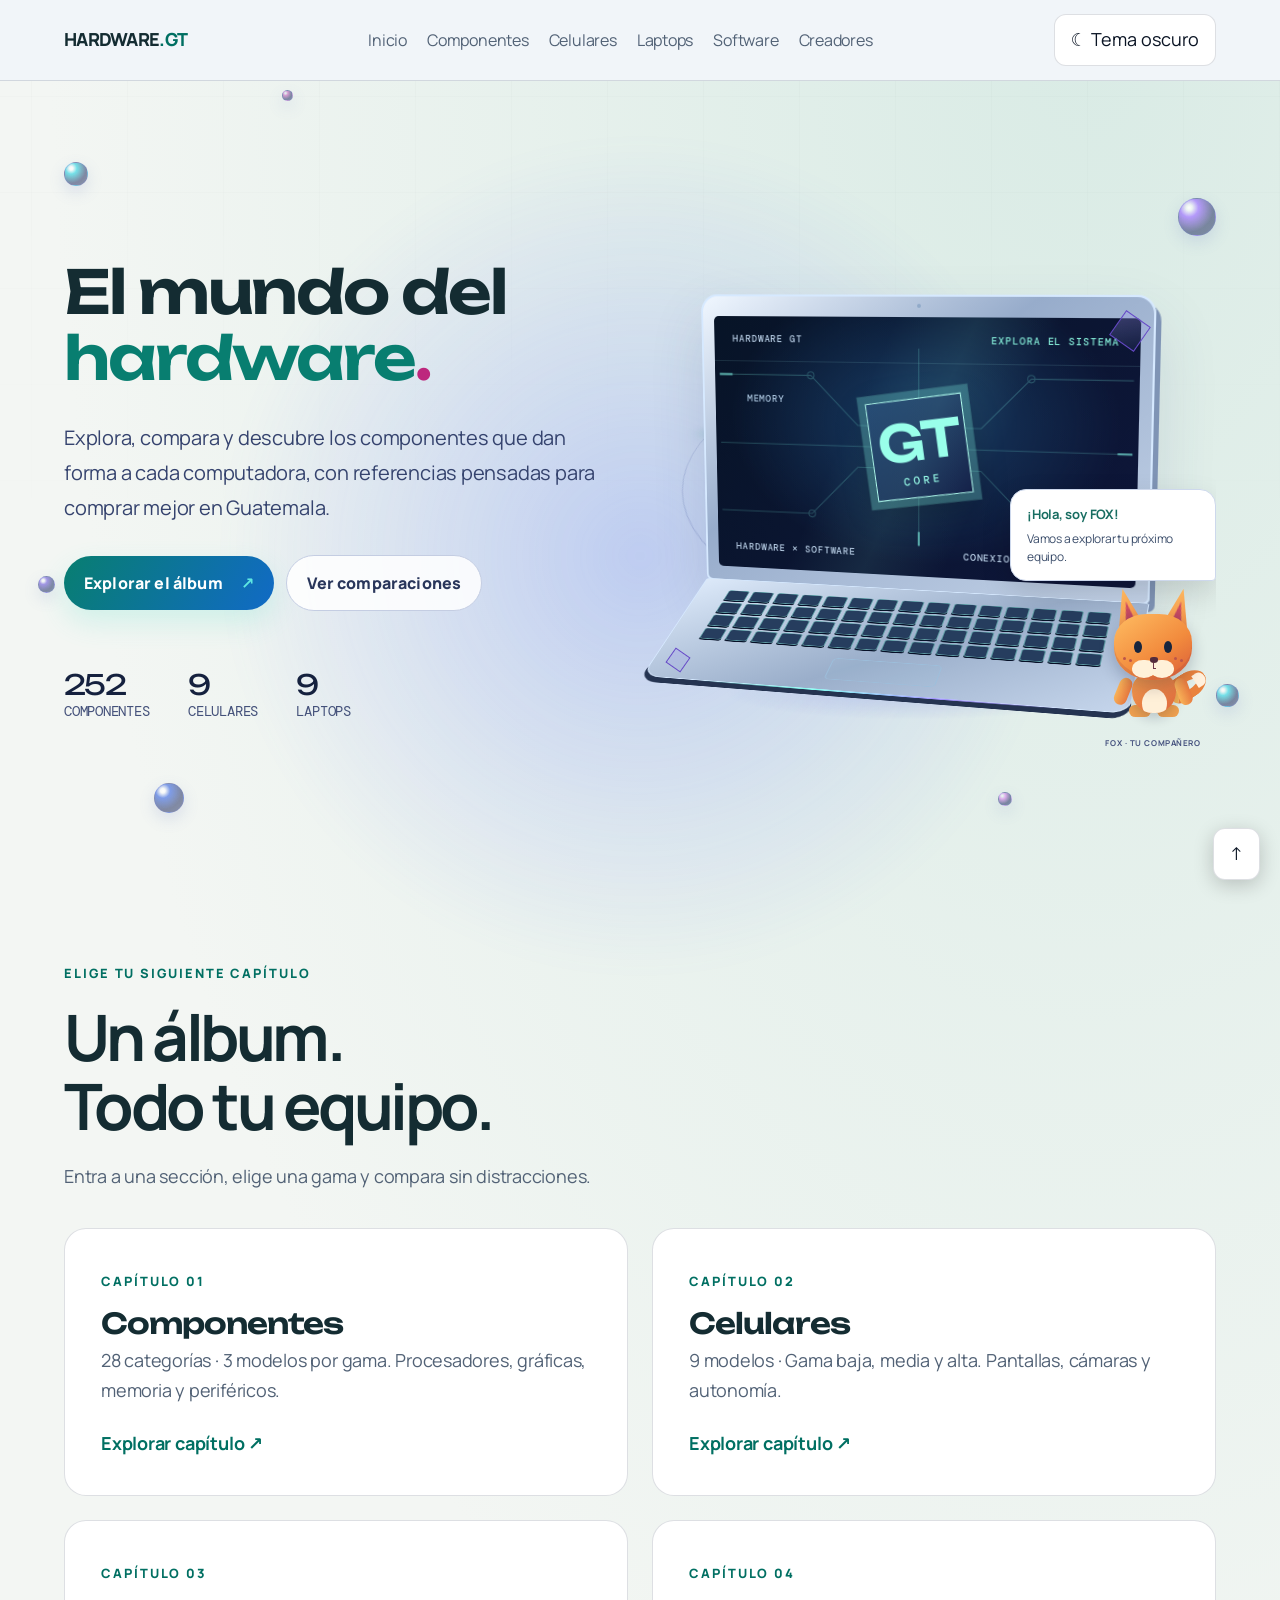
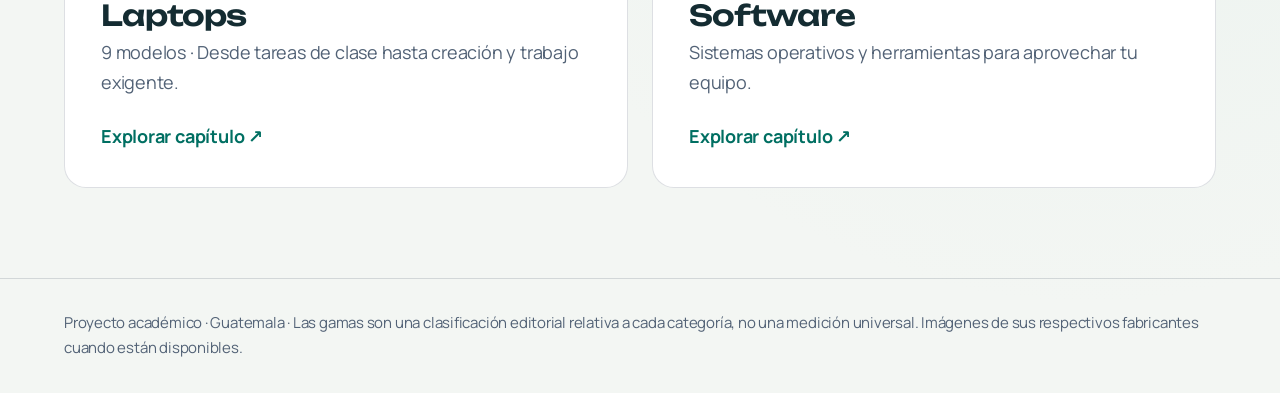
==== commit 1d4fbe39: "feat: Cambios realizados nene" ====
--- a/album.html
+++ b/album.html
@@ -75,13 +75,13 @@
             >
           </div>
           <div class="hero-meta">
-            <span><strong>225</strong> componentes</span
+            <span><strong>252</strong> componentes</span
             ><span><strong>9</strong> celulares</span
             ><span><strong>9</strong> laptops</span>
           </div>
         </div>
         <div
-          class="hero-visual reveal reveal-delay"
+          class="hero-visual reveal reveal-delay album-opening-target"
           aria-label="Composición visual de componentes de computadora"
         >
           <div
@@ -199,7 +199,7 @@
         </div>
       </section>
 
-<section class="page-main" id="contenido"><div class="page-intro"><span class="kicker">Elige tu siguiente capítulo</span><h1>Un álbum.<br>Todo tu equipo.</h1><p>Entra a una sección, elige una gama y compara sin distracciones.</p></div><div class="chapter-grid"><a class="chapter-card" href="componentes.html"><span class="kicker">Capítulo 01</span><h2>Componentes</h2><p>25 categorías · 3 modelos por gama. Procesadores, gráficas, memoria y periféricos.</p><b>Explorar capítulo ↗</b></a>
+<section class="page-main" id="contenido"><div class="page-intro"><span class="kicker">Elige tu siguiente capítulo</span><h1>Un álbum.<br>Todo tu equipo.</h1><p>Entra a una sección, elige una gama y compara sin distracciones.</p></div><div class="chapter-grid"><a class="chapter-card" href="componentes.html"><span class="kicker">Capítulo 01</span><h2>Componentes</h2><p>28 categorías · 3 modelos por gama. Procesadores, gráficas, memoria y periféricos.</p><b>Explorar capítulo ↗</b></a>
 <a class="chapter-card" href="celulares.html"><span class="kicker">Capítulo 02</span><h2>Celulares</h2><p>9 modelos · Gama baja, media y alta. Pantallas, cámaras y autonomía.</p><b>Explorar capítulo ↗</b></a>
 <a class="chapter-card" href="laptops.html"><span class="kicker">Capítulo 03</span><h2>Laptops</h2><p>9 modelos · Desde tareas de clase hasta creación y trabajo exigente.</p><b>Explorar capítulo ↗</b></a>
 <a class="chapter-card" href="software.html"><span class="kicker">Capítulo 04</span><h2>Software</h2><p>Sistemas operativos y herramientas para aprovechar tu equipo.</p><b>Explorar capítulo ↗</b></a></div></section>
@@ -207,5 +207,6 @@
     <footer class="page-footer">Proyecto académico · Guatemala · Las gamas son una clasificación editorial relativa a cada categoría, no una medición universal. Imágenes de sus respectivos fabricantes cuando están disponibles.</footer><button class="page-top" id="page-top" type="button" aria-label="Volver arriba">↑</button>
 <script src="js/site.js"></script>
 <script src="js/floating-companion.js"></script>
+<script src="js/page-transition.js"></script>
   </body>
 </html>
--- a/css/page-transition.css
+++ b/css/page-transition.css
@@ -1,41 +1,171 @@
-/* The browser holds the old document until the destination can be painted. */
+/* Keep navigation native while morphing the book cover into the album scene. */
 @view-transition {
   navigation: auto;
 }
 
 ::view-transition-group(root) {
-  animation-duration: 650ms;
+  animation-duration: 1120ms;
+  animation-timing-function: cubic-bezier(.2, .72, .16, 1);
 }
 
 ::view-transition-old(root) {
-  animation: album-depart 650ms cubic-bezier(.22, 1, .36, 1) both;
+  animation: page-depart 1120ms cubic-bezier(.2, .72, .16, 1) both;
   mix-blend-mode: normal;
 }
 
 ::view-transition-new(root) {
-  animation: album-arrive 650ms cubic-bezier(.22, 1, .36, 1) both;
+  animation: page-arrive 1120ms cubic-bezier(.2, .72, .16, 1) both;
   mix-blend-mode: normal;
 }
 
-@keyframes album-depart {
+/* A named element survives the document swap: the cover itself becomes the
+   holographic computer scene, so the user sees one continuous opening motion. */
+#enter-site {
+  view-transition-name: album-opening;
+}
+
+.album-opening-target {
+  view-transition-name: album-opening;
+}
+
+/* Pause ambient CSS motion while snapshots are being composed, especially on
+   phones where the book-fold is the animation that deserves GPU time. */
+.is-entering *,
+.is-revealing * {
+  animation-play-state: paused !important;
+}
+
+::view-transition-group(album-opening) {
+  animation-duration: 1120ms;
+  animation-timing-function: cubic-bezier(.22, .72, .16, 1);
+  perspective: 1500px;
+  overflow: visible;
+}
+
+::view-transition-image-pair(album-opening) {
+  isolation: isolate;
+}
+
+::view-transition-old(album-opening) {
+  z-index: 2;
+  backface-visibility: hidden;
+  transform-origin: left center;
+  animation: cover-fold-away 1120ms cubic-bezier(.58, .02, .18, 1) both;
+}
+
+::view-transition-new(album-opening) {
+  z-index: 1;
+  backface-visibility: hidden;
+  transform-origin: left center;
+  animation: album-scene-unfold 1120ms cubic-bezier(.2, .72, .16, 1) both;
+}
+
+@keyframes cover-fold-away {
+  0% {
+    opacity: 1;
+    transform: perspective(1500px) rotateY(-12deg) scale(1);
+  }
+  38% {
+    opacity: 1;
+    transform: perspective(1500px) rotateY(-82deg) scale(.96);
+  }
+  100% {
+    opacity: 0;
+    transform: perspective(1500px) rotateY(-158deg) scale(.91);
+  }
+}
+
+@keyframes album-scene-unfold {
+  0% {
+    opacity: .18;
+    transform: perspective(1500px) rotateY(68deg) scale(.92);
+  }
+  42% {
+    opacity: .78;
+    transform: perspective(1500px) rotateY(24deg) scale(.97);
+  }
+  100% {
+    opacity: 1;
+    transform: perspective(1500px) rotateY(0) scale(1);
+  }
+}
+
+@keyframes page-depart {
   from {
     opacity: 1;
-    transform: perspective(1400px) rotateY(0) scale(1);
   }
   to {
     opacity: 0;
-    transform: perspective(1400px) rotateY(-8deg) scale(1.06);
   }
 }
 
-@keyframes album-arrive {
+@keyframes page-arrive {
   from {
     opacity: 0;
-    transform: translateY(16px) scale(.985);
   }
   to {
     opacity: 1;
-    transform: translateY(0) scale(1);
+  }
+}
+
+@media (max-width: 700px) {
+  ::view-transition-group(root),
+  ::view-transition-old(root),
+  ::view-transition-new(root),
+  ::view-transition-group(album-opening),
+  ::view-transition-old(album-opening),
+  ::view-transition-new(album-opening) {
+    animation-duration: 920ms;
+  }
+
+  ::view-transition-group(root),
+  ::view-transition-old(root),
+  ::view-transition-new(root) {
+    animation-timing-function: cubic-bezier(.2, .72, .16, 1);
+  }
+
+  ::view-transition-group(album-opening) {
+    perspective: 900px;
+  }
+
+  ::view-transition-old(album-opening) {
+    animation-name: cover-fold-mobile;
+    animation-timing-function: cubic-bezier(.48, .04, .2, 1);
+  }
+
+  ::view-transition-new(album-opening) {
+    animation-name: scene-unfold-mobile;
+    animation-timing-function: cubic-bezier(.2, .72, .16, 1);
+  }
+}
+
+@keyframes cover-fold-mobile {
+  0% {
+    opacity: 1;
+    transform: perspective(900px) rotateY(-12deg);
+  }
+  45% {
+    opacity: 1;
+    transform: perspective(900px) rotateY(-76deg);
+  }
+  100% {
+    opacity: 0;
+    transform: perspective(900px) rotateY(-148deg);
+  }
+}
+
+@keyframes scene-unfold-mobile {
+  0% {
+    opacity: .18;
+    transform: perspective(900px) rotateY(56deg);
+  }
+  45% {
+    opacity: .8;
+    transform: perspective(900px) rotateY(18deg);
+  }
+  100% {
+    opacity: 1;
+    transform: perspective(900px) rotateY(0);
   }
 }
 
@@ -44,7 +174,9 @@
     navigation: none;
   }
   ::view-transition-old(root),
-  ::view-transition-new(root) {
+  ::view-transition-new(root),
+  ::view-transition-old(album-opening),
+  ::view-transition-new(album-opening) {
     animation: none;
   }
 }
--- a/css/site.css
+++ b/css/site.css
@@ -236,6 +236,27 @@
   line-height: 1.35;
   font-size: 1.35rem;
   letter-spacing: -.03em;
+}
+.product-price {
+  display: grid;
+  gap: 4px;
+  margin: -8px 0 18px;
+  padding: 13px 15px;
+  border: 1px solid var(--line);
+  border-radius: 14px;
+  background: color-mix(in srgb, var(--surface) 78%, var(--accent) 8%);
+}
+.product-price span,
+.product-price small {
+  color: var(--muted);
+  font-size: 12px;
+}
+.product-price strong {
+  font-size: 1.3rem;
+  letter-spacing: -.025em;
+}
+.product-copy .price-source {
+  margin-top: 0;
 }
 .product-copy dl {
   margin: 0 0 25px;
